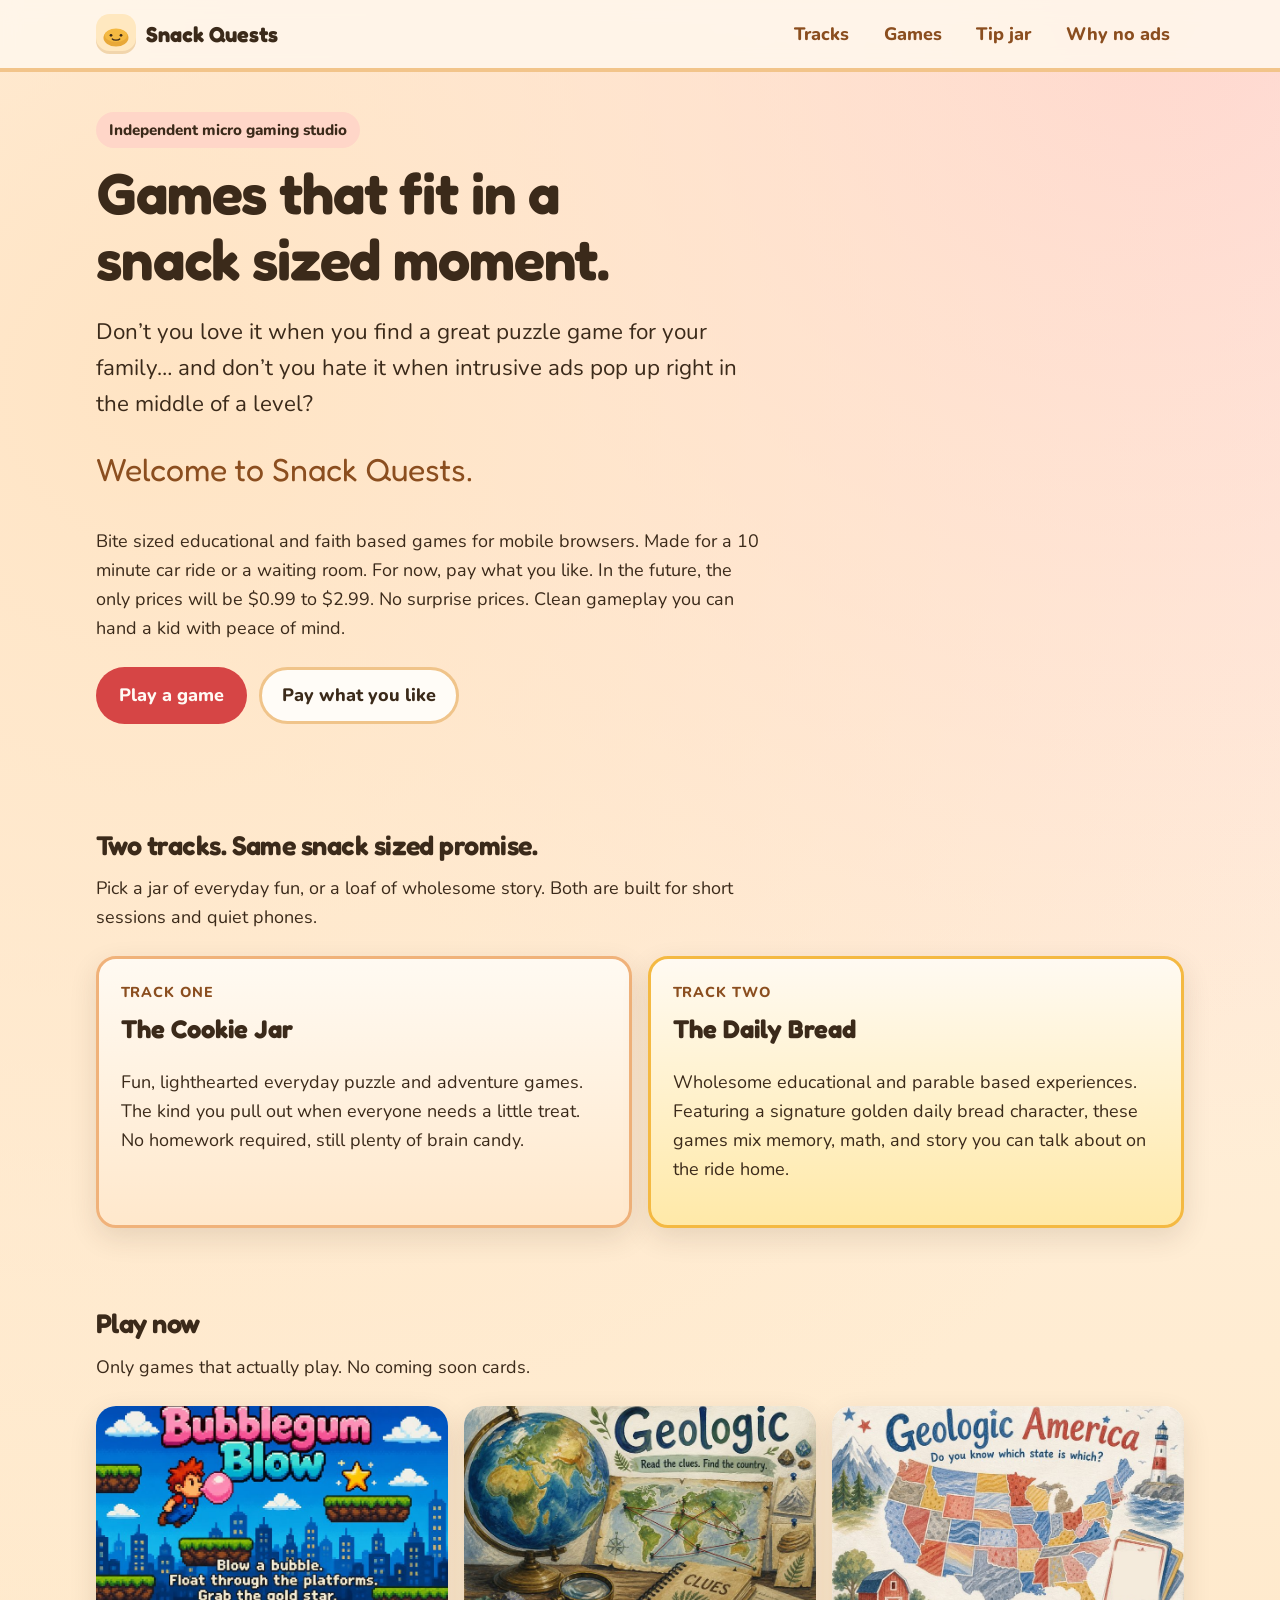
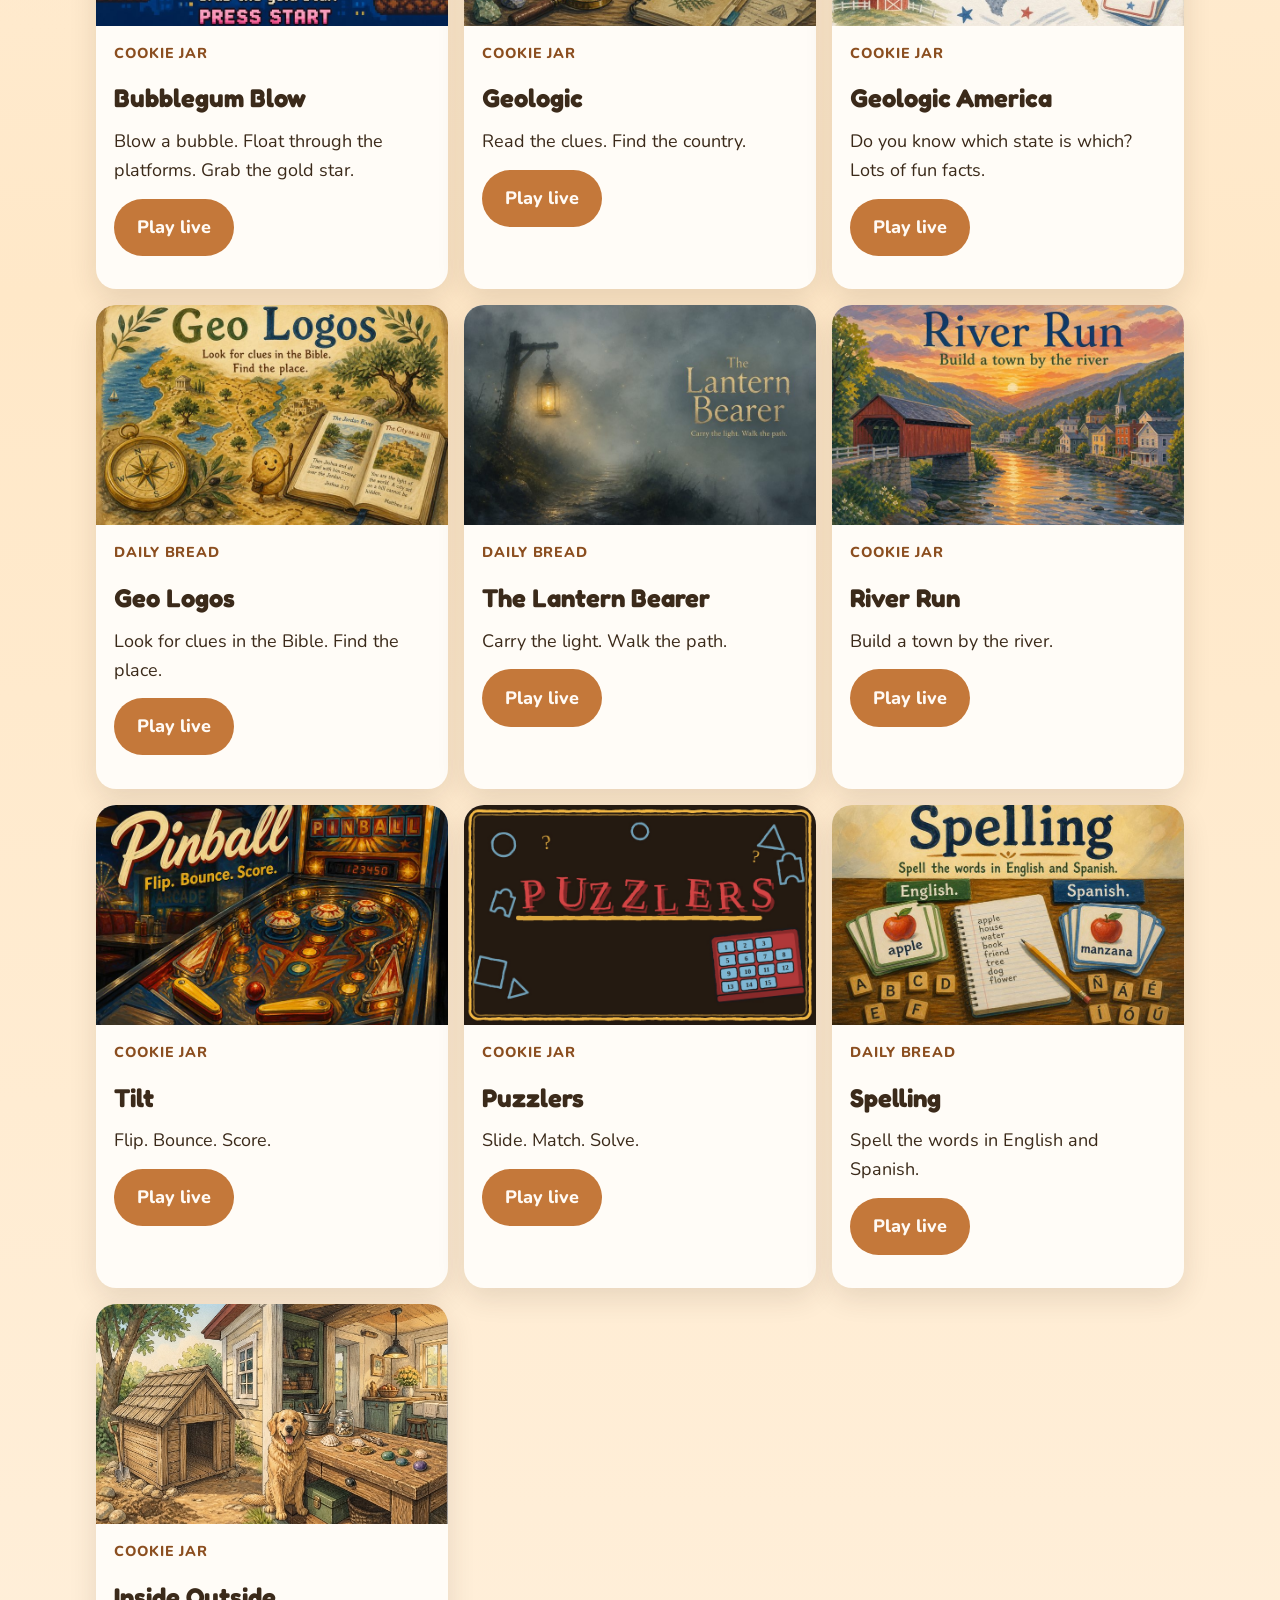
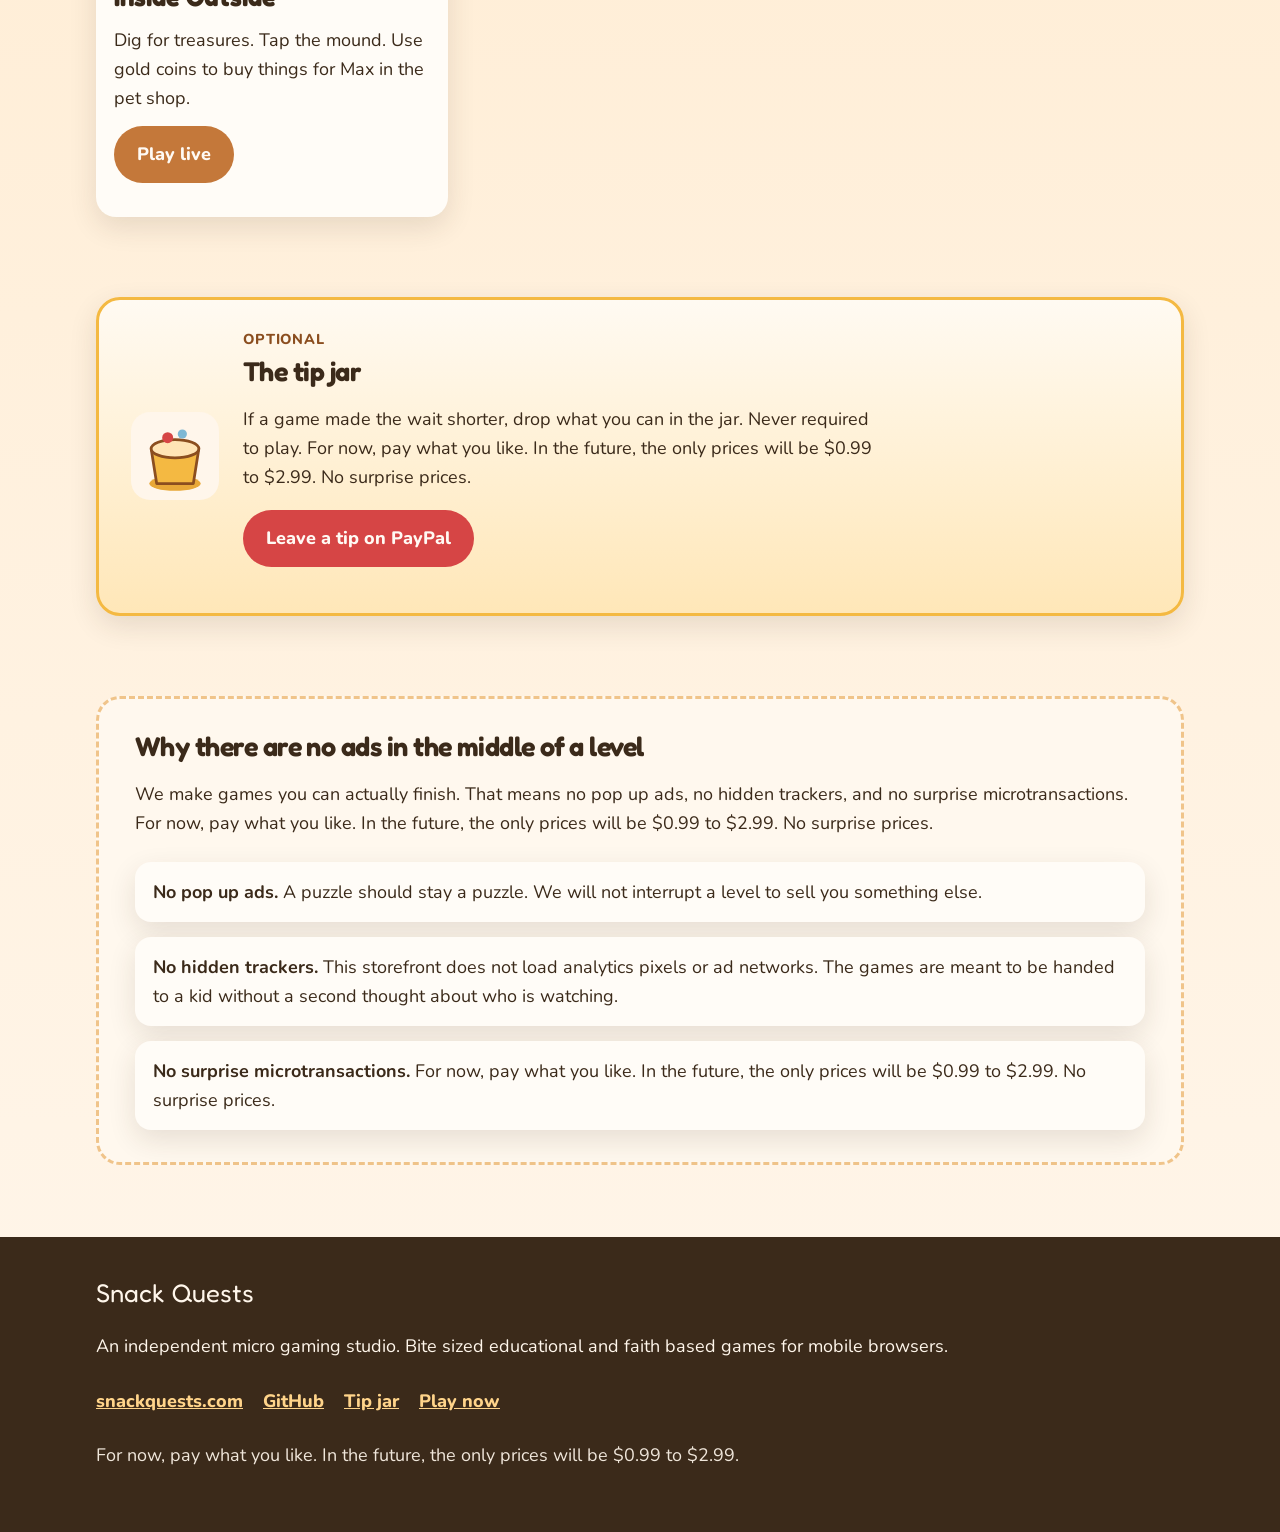
==== index.html @ e07bef4a "Replace Puzzlers card art with a handmade title card New hand-drawn "PUZZLERS" title card: chalkboar" ====
<!DOCTYPE html>
<html lang="en">
<head>
  <meta charset="utf-8">
  <meta name="viewport" content="width=device-width, initial-scale=1">
  <meta http-equiv="Cache-Control" content="no-cache, no-store, must-revalidate">
  <title>Snack Quests, bite sized games you can hand a kid</title>
  <meta name="description" content="Snack Quests is an independent micro gaming studio. Bite sized educational and faith based games for mobile browsers. No pop up ads, no hidden trackers, no surprise microtransactions.">
  <link rel="canonical" href="https://snackquests.com/">
  <meta property="og:title" content="Snack Quests, bite sized games you can hand a kid">
  <meta property="og:description" content="Don't you love it when you find a great puzzle game for your family... and don't you hate it when intrusive ads pop up right in the middle of a level? Welcome to Snack Quests.">
  <meta property="og:type" content="website">
  <meta property="og:url" content="https://snackquests.com/">
  <meta name="theme-color" content="#FFF6EB">
  <link rel="icon" href="./favicon.svg" type="image/svg+xml">
  <link rel="preconnect" href="https://fonts.googleapis.com">
  <link rel="preconnect" href="https://fonts.gstatic.com" crossorigin>
  <link href="https://fonts.googleapis.com/css2?family=Fredoka:wght@500;600;700&family=Nunito:ital,wght@0,400;0,600;0,700;0,800;1,400&display=swap" rel="stylesheet">
  <link rel="stylesheet" href="./styles.css">
</head>
<body>
  <a class="skip-link" href="#main">Skip to content</a>

  <header class="site-header">
    <div class="wrap header-inner">
      <a class="logo" href="./">
        <span class="logo-mark" aria-hidden="true">
          <svg viewBox="0 0 64 64" width="40" height="40" focusable="false">
            <ellipse cx="32" cy="38" rx="20" ry="14" fill="#E8A838"/>
            <ellipse cx="32" cy="34" rx="18" ry="11" fill="#F4B942"/>
            <circle cx="24" cy="34" r="2.2" fill="#3B2A1A"/>
            <circle cx="40" cy="34" r="2.2" fill="#3B2A1A"/>
            <path d="M26 40c2 2.4 10 2.4 12 0" fill="none" stroke="#3B2A1A" stroke-width="2" stroke-linecap="round"/>
          </svg>
        </span>
        <span class="logo-text">Snack Quests</span>
      </a>
      <button class="nav-toggle" type="button" aria-expanded="false" aria-controls="site-nav">
        <span class="nav-toggle-bars" aria-hidden="true"></span>
        <span class="visually-hidden">Menu</span>
      </button>
      <nav id="site-nav" class="site-nav" aria-label="Primary">
        <ul>
          <li><a href="#tracks">Tracks</a></li>
          <li><a href="#snack-pack">Games</a></li>
          <li><a href="#tip-jar">Tip jar</a></li>
          <li><a href="#why">Why no ads</a></li>
        </ul>
      </nav>
    </div>
  </header>

  <main id="main">
    <section class="hero" aria-labelledby="hero-title">
      <div class="wrap hero-inner">
        <p class="eyebrow">Independent micro gaming studio</p>
        <h1 id="hero-title">Games that fit in a snack sized moment.</h1>
        <p class="hero-lead">Don’t you love it when you find a great puzzle game for your family… and don’t you hate it when intrusive ads pop up right in the middle of a level?</p>
        <p class="hero-welcome">Welcome to Snack Quests.</p>
        <p class="hero-body">Bite sized educational and faith based games for mobile browsers. Made for a 10 minute car ride or a waiting room. For now, pay what you like. In the future, the only prices will be $0.99 to $2.99. No surprise prices. Clean gameplay you can hand a kid with peace of mind.</p>
        <p class="hero-actions">
          <a class="btn btn-primary" href="#snack-pack">Play a game</a>
          <a class="btn btn-ghost" href="#tip-jar">Pay what you like</a>
        </p>
      </div>
    </section>

    <section id="tracks" class="tracks" aria-labelledby="tracks-title">
      <div class="wrap">
        <h2 id="tracks-title">Two tracks. Same snack sized promise.</h2>
        <p class="section-lede">Pick a jar of everyday fun, or a loaf of wholesome story. Both are built for short sessions and quiet phones.</p>
        <div class="track-grid">
          <article class="track-card cookie-jar">
            <p class="track-kicker">Track one</p>
            <h3>The Cookie Jar</h3>
            <p>Fun, lighthearted everyday puzzle and adventure games. The kind you pull out when everyone needs a little treat. No homework required, still plenty of brain candy.</p>
          </article>
          <article class="track-card daily-bread">
            <p class="track-kicker">Track two</p>
            <h3>The Daily Bread</h3>
            <p>Wholesome educational and parable based experiences. Featuring a signature golden daily bread character, these games mix memory, math, and story you can talk about on the ride home.</p>
          </article>
        </div>
      </div>
    </section>

    <section id="snack-pack" class="snack-pack" aria-labelledby="pack-title">
      <div class="wrap">
        <h2 id="pack-title">Play now</h2>
        <p class="section-lede">Only games that actually play. No coming soon cards.</p>
                <ul class="game-grid">
          <li class="game-card">
            <article>
              <div class="game-art" aria-hidden="true">
                <img src="./openings/opening-bubblegum.jpg" alt="">
              </div>
              <div class="game-meta">
                <p class="game-track">Cookie Jar</p>
                <h3>Bubblegum Blow</h3>
                <p>Blow a bubble. Float through the platforms. Grab the gold star.</p>
                <p><a class="btn btn-small" href="https://chearst444.github.io/Bubblegumblow/">Play live</a></p>
              </div>
            </article>
          </li>
          <li class="game-card">
            <article>
              <div class="game-art" aria-hidden="true">
                <img src="./openings/opening-geologic.jpg" alt="">
              </div>
              <div class="game-meta">
                <p class="game-track">Cookie Jar</p>
                <h3>Geologic</h3>
                <p>Read the clues. Find the country.</p>
                <p><a class="btn btn-small" href="https://chearst444.github.io/geologic/">Play live</a></p>
              </div>
            </article>
          </li>
          <li class="game-card">
            <article>
              <div class="game-art" aria-hidden="true">
                <img src="./openings/opening-geologic-america.jpg" alt="">
              </div>
              <div class="game-meta">
                <p class="game-track">Cookie Jar</p>
                <h3>Geologic America</h3>
                <p>Do you know which state is which? Lots of fun facts.</p>
                <p><a class="btn btn-small" href="https://chearst444.github.io/geologic/american-edition/">Play live</a></p>
              </div>
            </article>
          </li>
          <li class="game-card">
            <article>
              <div class="game-art" aria-hidden="true">
                <img src="./openings/opening-geologos.jpg" alt="">
              </div>
              <div class="game-meta">
                <p class="game-track">Daily Bread</p>
                <h3>Geo Logos</h3>
                <p>Look for clues in the Bible. Find the place.</p>
                <p><a class="btn btn-small" href="https://chearst444.github.io/geologic/geologos/">Play live</a></p>
              </div>
            </article>
          </li>
          <li class="game-card">
            <article>
              <div class="game-art" aria-hidden="true">
                <img src="./openings/opening-lantern.jpg" alt="">
              </div>
              <div class="game-meta">
                <p class="game-track">Daily Bread</p>
                <h3>The Lantern Bearer</h3>
                <p>Carry the light. Walk the path.</p>
                <p><a class="btn btn-small" href="https://chearst444.github.io/thelanternbearer/">Play live</a></p>
              </div>
            </article>
          </li>
          <li class="game-card">
            <article>
              <div class="game-art" aria-hidden="true">
                <img src="./openings/opening-riverrun.jpg" alt="">
              </div>
              <div class="game-meta">
                <p class="game-track">Cookie Jar</p>
                <h3>River Run</h3>
                <p>Build a town by the river.</p>
                <p><a class="btn btn-small" href="https://chearst444.github.io/River-Run/">Play live</a></p>
              </div>
            </article>
          </li>
          <li class="game-card">
            <article>
              <div class="game-art" aria-hidden="true">
                <img src="./openings/opening-pinball.jpg" alt="">
              </div>
              <div class="game-meta">
                <p class="game-track">Cookie Jar</p>
                <h3>Tilt</h3>
                <p>Flip. Bounce. Score.</p>
                <p><a class="btn btn-small" href="https://chearst444.github.io/Pinball/">Play live</a></p>
              </div>
            </article>
          </li>
          <li class="game-card">
            <article>
              <div class="game-art" aria-hidden="true">
                <img src="./openings/opening-puzzlers.jpg?v=2" alt="">
              </div>
              <div class="game-meta">
                <p class="game-track">Cookie Jar</p>
                <h3>Puzzlers</h3>
                <p>Slide. Match. Solve.</p>
                <p><a class="btn btn-small" href="https://chearst444.github.io/Puzzlers/">Play live</a></p>
              </div>
            </article>
          </li>
          <li class="game-card">
            <article>
              <div class="game-art" aria-hidden="true">
                <img src="./openings/opening-spelling.jpg" alt="">
              </div>
              <div class="game-meta">
                <p class="game-track">Daily Bread</p>
                <h3>Spelling</h3>
                <p>Spell the words in English and Spanish.</p>
                <p><a class="btn btn-small" href="https://chearst444.github.io/Spelling/">Play live</a></p>
              </div>
            </article>
          </li>
          <li class="game-card">
            <article>
              <div class="game-art" aria-hidden="true">
                <img src="./openings/opening-inside-outside-v3.jpg?v=4" alt="">
              </div>
              <div class="game-meta">
                <p class="game-track">Cookie Jar</p>
                <h3>Inside Outside</h3>
                <p>Dig for treasures. Tap the mound. Use gold coins to buy things for Max in the pet shop.</p>
                <p><a class="btn btn-small" href="https://chearst444.github.io/inside_outside/">Play live</a></p>
              </div>
            </article>
          </li>
        </ul>
      </div>
    </section>

    <section id="tip-jar" class="tip-jar" aria-labelledby="tip-title">
      <div class="wrap">
        <div class="tip-card">
          <div class="tip-art" aria-hidden="true">
            <svg viewBox="0 0 96 96" width="88" height="88" focusable="false">
              <ellipse cx="48" cy="78" rx="28" ry="8" fill="#E8A838"/>
              <path d="M22 40h52l-6 38H28z" fill="#F4B942" stroke="#8B4E1F" stroke-width="3" stroke-linejoin="round"/>
              <ellipse cx="48" cy="40" rx="26" ry="10" fill="#FFE4B5" stroke="#8B4E1F" stroke-width="3"/>
              <circle cx="40" cy="28" r="6" fill="#D64545"/>
              <circle cx="56" cy="24" r="5" fill="#7EB8D4"/>
            </svg>
          </div>
          <div class="tip-copy">
            <p class="track-kicker">Optional</p>
            <h2 id="tip-title">The tip jar</h2>
            <p>If a game made the wait shorter, drop what you can in the jar. Never required to play. For now, pay what you like. In the future, the only prices will be $0.99 to $2.99. No surprise prices.</p>
            <p>
              <a class="btn btn-primary" href="https://www.paypal.com/cgi-bin/webscr?cmd=_donations&amp;business=Chesneyhearst%40gmail.com&amp;item_name=Snack%20Quests%20tip%20jar&amp;currency_code=USD" rel="noopener noreferrer" target="_blank">Leave a tip on PayPal</a>
            </p>
          </div>
        </div>
      </div>
    </section>

    <section id="why" class="why" aria-labelledby="why-title">
      <div class="wrap why-inner">
        <h2 id="why-title">Why there are no ads in the middle of a level</h2>
        <p>We make games you can actually finish. That means no pop up ads, no hidden trackers, and no surprise microtransactions. For now, pay what you like. In the future, the only prices will be $0.99 to $2.99. No surprise prices.</p>
        <ul class="promise-list">
          <li>
            <strong>No pop up ads.</strong>
            A puzzle should stay a puzzle. We will not interrupt a level to sell you something else.
          </li>
          <li>
            <strong>No hidden trackers.</strong>
            This storefront does not load analytics pixels or ad networks. The games are meant to be handed to a kid without a second thought about who is watching.
          </li>
          <li>
            <strong>No surprise microtransactions.</strong>
            For now, pay what you like. In the future, the only prices will be $0.99 to $2.99. No surprise prices.
          </li>
        </ul>
      </div>
    </section>
  </main>

  <footer class="site-footer">
    <div class="wrap footer-inner">
      <p class="footer-brand">Snack Quests</p>
      <p>An independent micro gaming studio. Bite sized educational and faith based games for mobile browsers.</p>
      <ul class="footer-links">
        <li><a href="https://snackquests.com">snackquests.com</a></li>
        <li><a href="https://github.com/chearst444/snackquests">GitHub</a></li>
        <li><a href="#tip-jar">Tip jar</a></li>
        <li><a href="#snack-pack">Play now</a></li>
      </ul>
      <p class="footer-note">For now, pay what you like. In the future, the only prices will be $0.99 to $2.99.</p>
    </div>
  </footer>

  <script src="./script.js"></script>
</body>
</html>
---- styles.css ----
/* Snack Quests, warm candy shop storefront */
:root {
  --cream: #fff6eb;
  --paper: #fff1dc;
  --peach: #ffd4b8;
  --cookie: #c4783a;
  --cookie-dark: #8b4e1f;
  --jam: #d64545;
  --gold: #f4b942;
  --bread: #e8a838;
  --mint: #7bc47f;
  --sky: #7eb8d4;
  --ink: #3b2a1a;
  --ink-soft: #5c4633;
  --white: #fffcf7;
  --shadow: 0 10px 28px rgba(59, 42, 26, 0.12);
  --radius: 1.25rem;
  --font-display: "Fredoka", "Trebuchet MS", sans-serif;
  --font-body: "Nunito", "Segoe UI", sans-serif;
  --space: clamp(1rem, 4vw, 2.5rem);
  --wrap: 68rem;
}

*,
*::before,
*::after {
  box-sizing: border-box;
}

html {
  scroll-behavior: smooth;
}

body {
  margin: 0;
  font-family: var(--font-body);
  font-size: 1.125rem;
  line-height: 1.6;
  color: var(--ink);
  background:
    radial-gradient(circle at 12% 8%, #ffe4c4 0, transparent 28%),
    radial-gradient(circle at 90% 0%, #ffd6d0 0, transparent 24%),
    linear-gradient(180deg, var(--cream), #ffe8c8 40%, #fff6eb 100%);
  min-height: 100vh;
}

img,
svg {
  max-width: 100%;
  display: block;
}

a {
  color: var(--cookie-dark);
}

a:hover,
a:focus-visible {
  color: var(--jam);
}

:focus-visible {
  outline: 3px solid var(--gold);
  outline-offset: 3px;
}

.visually-hidden {
  position: absolute;
  width: 1px;
  height: 1px;
  padding: 0;
  margin: -1px;
  overflow: hidden;
  clip: rect(0, 0, 0, 0);
  white-space: nowrap;
  border: 0;
}

.skip-link {
  position: absolute;
  left: 1rem;
  top: -4rem;
  z-index: 20;
  background: var(--gold);
  color: var(--ink);
  padding: 0.75rem 1rem;
  border-radius: 999px;
  font-weight: 800;
  text-decoration: none;
}

.skip-link:focus {
  top: 1rem;
}

.wrap {
  width: min(100% - 2rem, var(--wrap));
  margin-inline: auto;
}

.site-header {
  position: sticky;
  top: 0;
  z-index: 10;
  background: rgba(255, 246, 235, 0.92);
  backdrop-filter: blur(10px);
  border-bottom: 4px solid #f2c48a;
}

.header-inner {
  display: flex;
  align-items: center;
  justify-content: space-between;
  gap: 1rem;
  min-height: 4.25rem;
}

.logo {
  display: flex;
  align-items: center;
  gap: 0.6rem;
  text-decoration: none;
  color: var(--ink);
  font-family: var(--font-display);
  font-weight: 700;
  font-size: 1.35rem;
}

.logo-mark {
  width: 2.5rem;
  height: 2.5rem;
  border-radius: 0.85rem;
  background: #ffe8c0;
  display: grid;
  place-items: center;
  box-shadow: inset 0 -3px 0 rgba(139, 78, 31, 0.12);
}

.nav-toggle {
  width: 3rem;
  height: 3rem;
  border: 0;
  border-radius: 0.9rem;
  background: var(--gold);
  cursor: pointer;
  display: grid;
  place-items: center;
}

.nav-toggle-bars,
.nav-toggle-bars::before,
.nav-toggle-bars::after {
  display: block;
  width: 1.25rem;
  height: 3px;
  background: var(--ink);
  border-radius: 99px;
  position: relative;
}

.nav-toggle-bars::before,
.nav-toggle-bars::after {
  content: "";
  position: absolute;
  left: 0;
}

.nav-toggle-bars::before { top: -7px; }
.nav-toggle-bars::after { top: 7px; }

.site-nav ul {
  list-style: none;
  margin: 0;
  padding: 0;
  display: flex;
  flex-direction: column;
  gap: 0.35rem;
}

.site-nav a {
  display: block;
  min-height: 2.75rem;
  padding: 0.65rem 0.9rem;
  text-decoration: none;
  font-weight: 800;
  border-radius: 999px;
}

.site-nav a:hover,
.site-nav a:focus-visible {
  background: #ffe0b0;
  color: var(--ink);
}

.site-nav {
  display: none;
  position: absolute;
  left: 0;
  right: 0;
  top: 100%;
  background: var(--white);
  padding: 0.75rem 1rem 1rem;
  border-bottom: 4px solid #f2c48a;
}

.site-header.is-open .site-nav {
  display: block;
}

.hero {
  padding: 2.5rem 0 3rem;
}

.eyebrow {
  display: inline-block;
  margin: 0 0 0.75rem;
  padding: 0.35rem 0.8rem;
  background: #ffd6c8;
  border-radius: 999px;
  font-weight: 800;
  font-size: 0.95rem;
}

.hero h1,
.tracks h2,
.snack-pack h2,
.tip-jar h2,
.why h2,
.workshop h2 {
  font-family: var(--font-display);
  font-weight: 650;
  line-height: 1.15;
  letter-spacing: -0.02em;
  margin: 0 0 0.85rem;
}

.hero h1 {
  font-size: clamp(2.1rem, 7vw, 3.6rem);
  max-width: 16ch;
}

.hero-lead,
.hero-welcome {
  font-size: clamp(1.15rem, 2.6vw, 1.4rem);
  max-width: 42rem;
}

.hero-welcome {
  font-family: var(--font-display);
  font-size: clamp(1.5rem, 4vw, 2rem);
  color: var(--cookie-dark);
  margin-top: 0.25rem;
}

.hero-body {
  max-width: 42rem;
}

.hero-actions {
  display: flex;
  flex-wrap: wrap;
  gap: 0.75rem;
  margin-top: 1.5rem;
}

.btn {
  display: inline-flex;
  align-items: center;
  justify-content: center;
  min-height: 3rem;
  padding: 0.7rem 1.25rem;
  border-radius: 999px;
  text-decoration: none;
  font-weight: 800;
  border: 3px solid transparent;
}

.btn-primary {
  background: var(--jam);
  color: #fffaf4;
}

.btn-primary:hover,
.btn-primary:focus-visible {
  background: #b53434;
  color: #fffaf4;
}

.btn-ghost {
  background: var(--white);
  color: var(--ink);
  border-color: #f0c48a;
}

.btn-small {
  min-height: 2.75rem;
  background: var(--cookie);
  color: #fffaf4;
}

.btn-small:hover,
.btn-small:focus-visible {
  background: var(--cookie-dark);
  color: #fffaf4;
}

.section-lede {
  max-width: 40rem;
  margin-top: 0;
}

.tracks,
.snack-pack,
.tip-jar,
.why,
.workshop {
  padding: 2.5rem 0;
}

.track-grid,
.game-grid,
.workshop-grid,
.promise-list {
  list-style: none;
  padding: 0;
  margin: 1.5rem 0 0;
}

.track-grid {
  display: grid;
  gap: 1rem;
}

.track-card,
.game-card article,
.workshop-grid a {
  background: var(--white);
  border-radius: var(--radius);
  box-shadow: var(--shadow);
}

.track-card {
  padding: 1.35rem 1.35rem 1.5rem;
  border: 3px solid transparent;
}

.track-card.cookie-jar {
  border-color: #f0b27a;
  background: linear-gradient(180deg, #fffaf2, #ffe8cc);
}

.track-card.daily-bread {
  border-color: #f4b942;
  background: linear-gradient(180deg, #fffaf2, #ffe9a8);
}

.track-kicker,
.game-track {
  margin: 0 0 0.35rem;
  font-weight: 800;
  font-size: 0.9rem;
  text-transform: uppercase;
  letter-spacing: 0.06em;
  color: var(--cookie-dark);
}

.track-card h3,
.game-meta h3 {
  font-family: var(--font-display);
  margin: 0 0 0.5rem;
  font-size: 1.6rem;
}

.filter-bar {
  display: flex;
  flex-wrap: wrap;
  gap: 0.5rem;
  list-style: none;
  padding: 0;
  margin: 1.25rem 0 0;
}

.chip {
  min-height: 2.75rem;
  padding: 0.45rem 1rem;
  border-radius: 999px;
  border: 2px solid #e8c08a;
  background: var(--white);
  font: inherit;
  font-weight: 800;
  color: var(--ink);
  cursor: pointer;
}

.chip.is-active,
.chip:hover,
.chip:focus-visible {
  background: var(--gold);
  border-color: var(--gold);
}

.game-grid {
  display: grid;
  gap: 1rem;
}

.game-card.is-hidden {
  display: none;
}

.game-card article {
  overflow: hidden;
  height: 100%;
  display: flex;
  flex-direction: column;
}

.game-art {
  position: relative;
}

.game-art svg,
.game-art img {
  width: 100%;
  height: auto;
}

.game-art img {
  aspect-ratio: 16 / 10;
  object-fit: cover;
  object-position: center;
}

.game-card.hero-card article {
  border: 3px solid var(--gold);
}

.game-card.hero-card .game-meta h3 {
  font-size: clamp(1.85rem, 3.2vw, 2.35rem);
}

.game-card.hero-card .game-meta > p:not(.game-track):not(:last-child) {
  font-size: 1.12rem;
}

.track-heading {
  display: flex;
  align-items: center;
  gap: 0.75rem;
  margin-bottom: 0.35rem;
}

.track-heading h3 {
  margin: 0 0 0.1rem;
}

.cookie-mark,
.loaf-mark {
  width: 3.35rem;
  height: 3.35rem;
  flex: none;
  border-radius: 0.9rem;
  background: #fff6eb;
  display: grid;
  place-items: center;
  box-shadow: inset 0 -3px 0 rgba(139, 78, 31, 0.12);
}

.cookie-mark svg,
.loaf-mark svg {
  width: 2.55rem;
  height: 2.55rem;
}

.loaf-badge {
  position: absolute;
  top: 0.55rem;
  right: 0.55rem;
  width: 2.1rem;
  height: 2.1rem;
  border-radius: 999px;
  background: rgba(255, 252, 247, 0.94);
  display: grid;
  place-items: center;
  box-shadow: 0 3px 10px rgba(59, 42, 26, 0.16);
}

.loaf-badge svg {
  width: 1.55rem;
  height: 1.55rem;
}

.game-meta {
  padding: 1rem 1.15rem 1.25rem;
}

.game-meta p {
  margin: 0 0 0.85rem;
}

.badge {
  display: inline-flex;
  align-items: center;
  min-height: 2.5rem;
  padding: 0.35rem 0.85rem;
  border-radius: 999px;
  background: #ffe0b0;
  font-weight: 800;
}

.tip-card {
  display: grid;
  gap: 1rem;
  align-items: center;
  background: linear-gradient(180deg, #fffaf2, #ffe7b8);
  border: 3px solid #f4b942;
  border-radius: 1.5rem;
  box-shadow: var(--shadow);
  padding: 1.35rem 1.25rem 1.5rem;
}

.tip-art {
  width: 5.5rem;
  height: 5.5rem;
  border-radius: 1.2rem;
  background: #fff6eb;
  display: grid;
  place-items: center;
}

.tip-copy p {
  max-width: 40rem;
}

.why-inner {
  background: #fff8ee;
  border: 3px dashed #f0c48a;
  border-radius: 1.5rem;
  padding: 1.5rem 1.25rem;
}

.promise-list {
  display: grid;
  gap: 0.9rem;
}

.promise-list li {
  background: var(--white);
  border-radius: 1rem;
  padding: 1rem 1.1rem;
  box-shadow: var(--shadow);
}

.workshop-grid {
  display: grid;
  gap: 0.75rem;
}

.workshop-grid a {
  display: flex;
  align-items: center;
  min-height: 3.25rem;
  padding: 0.75rem 1.1rem;
  text-decoration: none;
  font-weight: 800;
  color: var(--ink);
}

.workshop-grid a:hover,
.workshop-grid a:focus-visible {
  background: #ffe8c8;
  color: var(--ink);
}

.site-footer {
  margin-top: 2rem;
  background: #3b2a1a;
  color: #fff6eb;
  padding: 2.25rem 0 2.75rem;
}

.site-footer a {
  color: #ffd48a;
}

.footer-brand {
  font-family: var(--font-display);
  font-size: 1.6rem;
  margin: 0 0 0.4rem;
}

.footer-links {
  list-style: none;
  padding: 0;
  display: flex;
  flex-wrap: wrap;
  gap: 0.75rem 1.25rem;
}

.footer-links a {
  display: inline-flex;
  min-height: 2.75rem;
  align-items: center;
  font-weight: 800;
}

.footer-note {
  opacity: 0.92;
}

@media (min-width: 720px) {
  .nav-toggle {
    display: none;
  }

  .site-nav {
    display: block;
    position: static;
    background: transparent;
    padding: 0;
    border: 0;
  }

  .site-nav ul {
    flex-direction: row;
    align-items: center;
  }

  .track-grid,
  .game-grid,
  .workshop-grid {
    grid-template-columns: repeat(2, minmax(0, 1fr));
  }

  .game-card.hero-card {
    grid-column: span 2;
  }

  .game-card.hero-card .game-art img {
    aspect-ratio: 2 / 1;
    min-height: 14rem;
  }

  .tip-card {
    grid-template-columns: auto 1fr;
    padding: 1.75rem 2rem;
    gap: 1.5rem;
  }

  .why-inner {
    padding: 2rem 2.25rem;
  }
}

@media (min-width: 960px) {
  .game-grid {
    grid-template-columns: repeat(3, minmax(0, 1fr));
  }

  .game-card.hero-card {
    grid-column: span 2;
  }

  .game-card.hero-card .game-art img {
    aspect-ratio: 16 / 9;
    min-height: 16rem;
  }

  .workshop-grid {
    grid-template-columns: repeat(3, minmax(0, 1fr));
  }
}

@media (prefers-reduced-motion: reduce) {
  html {
    scroll-behavior: auto;
  }
}
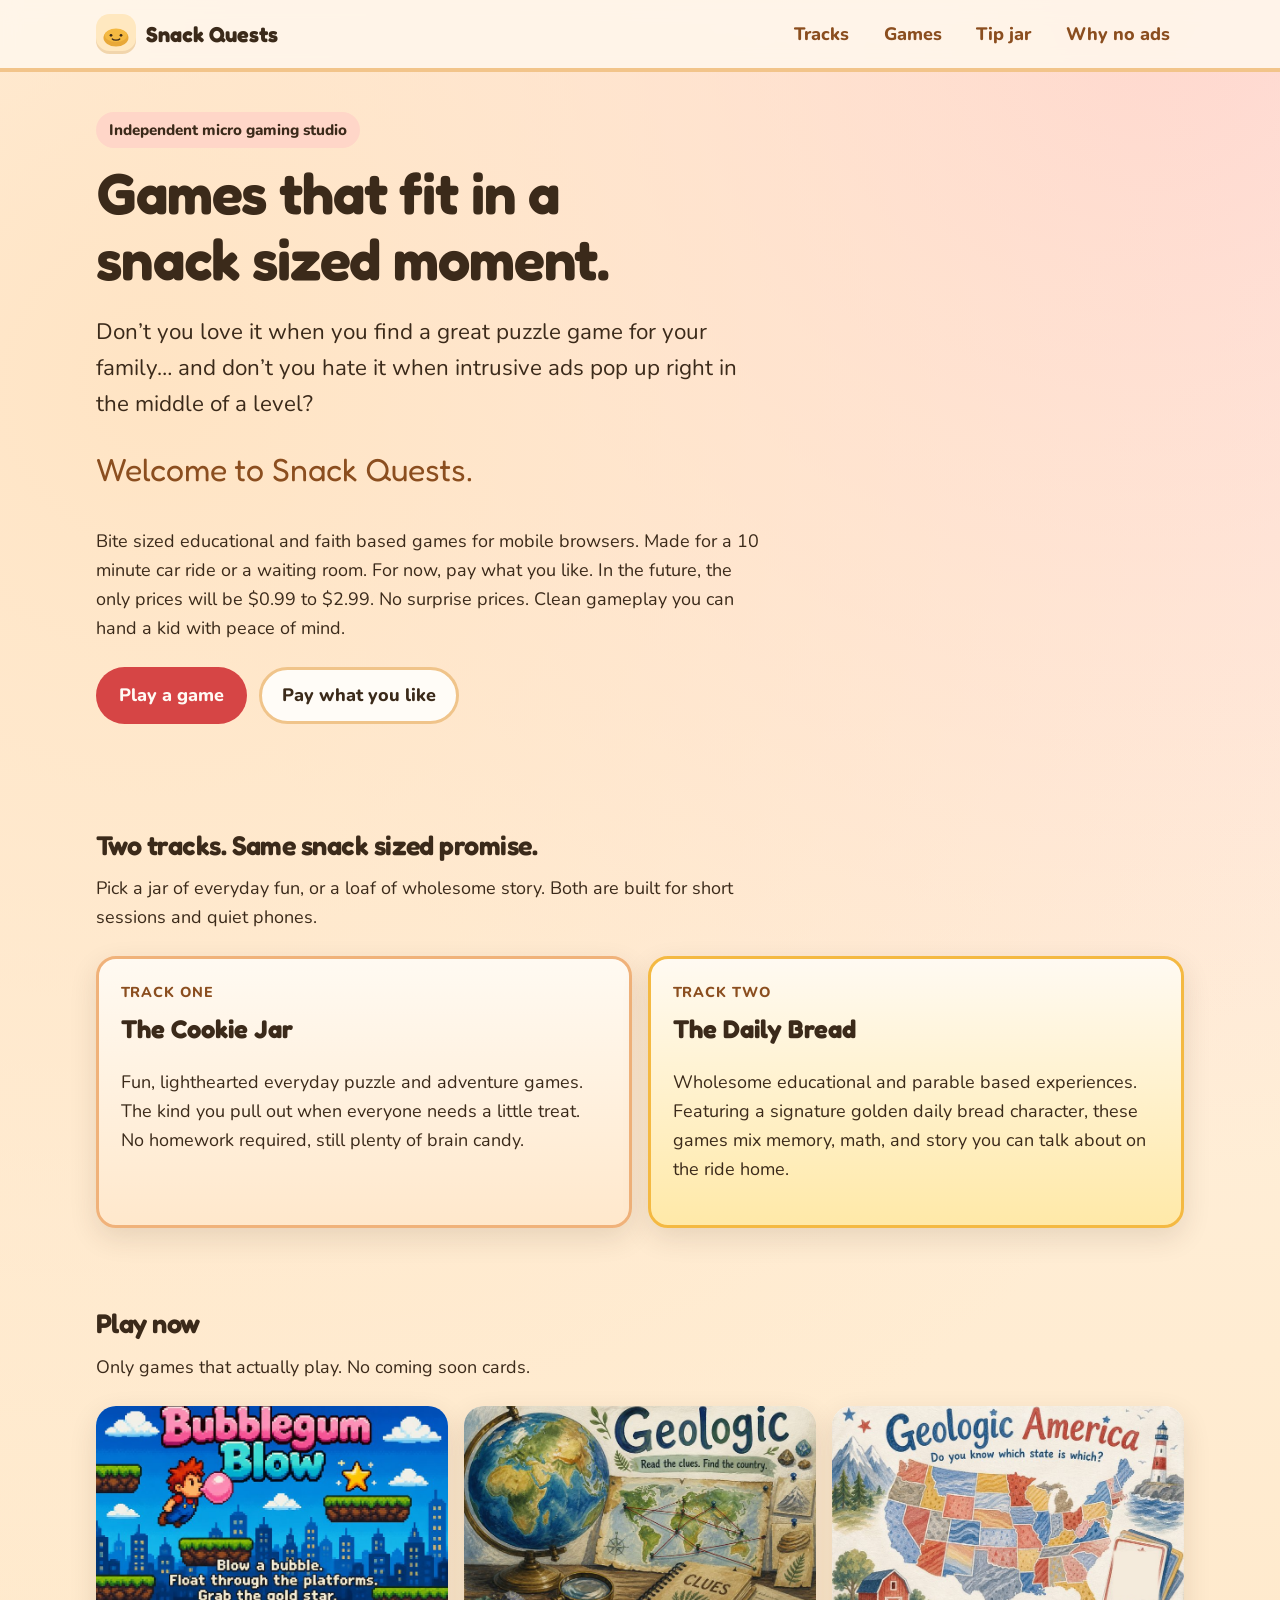
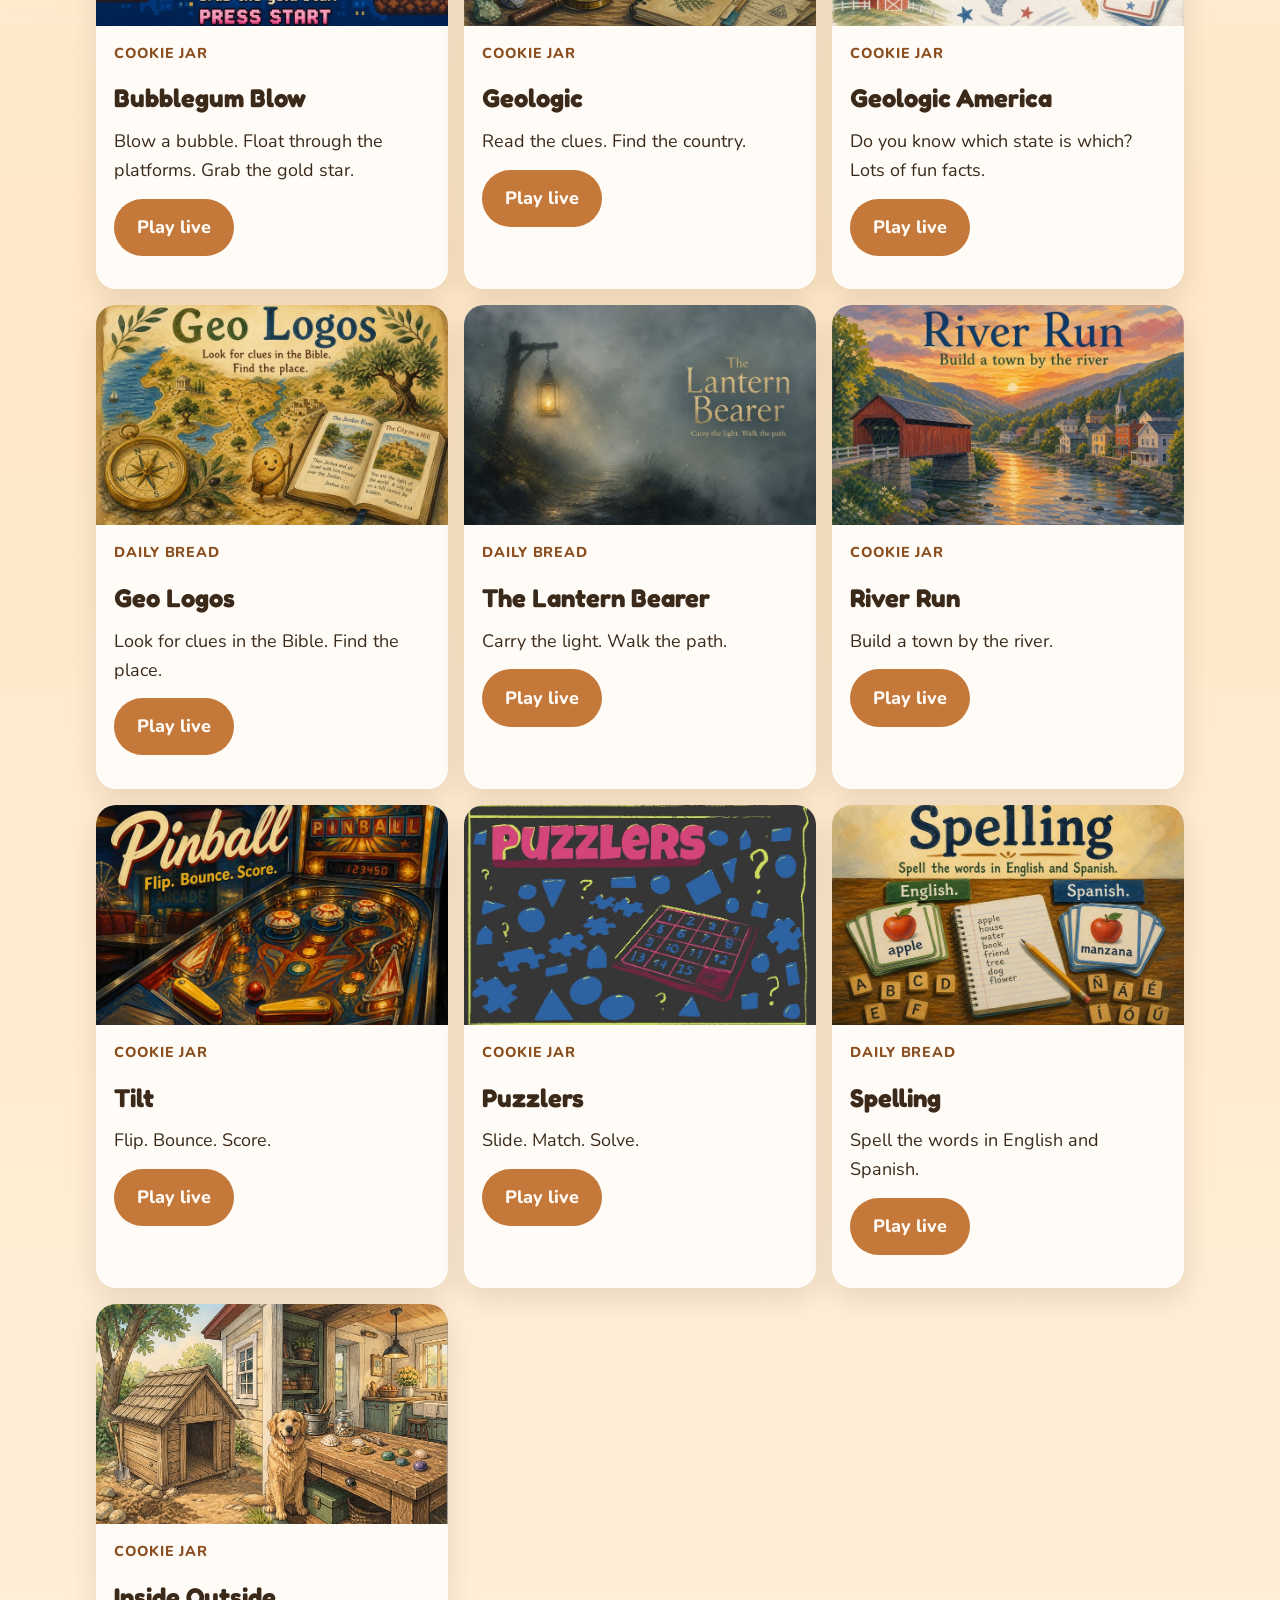
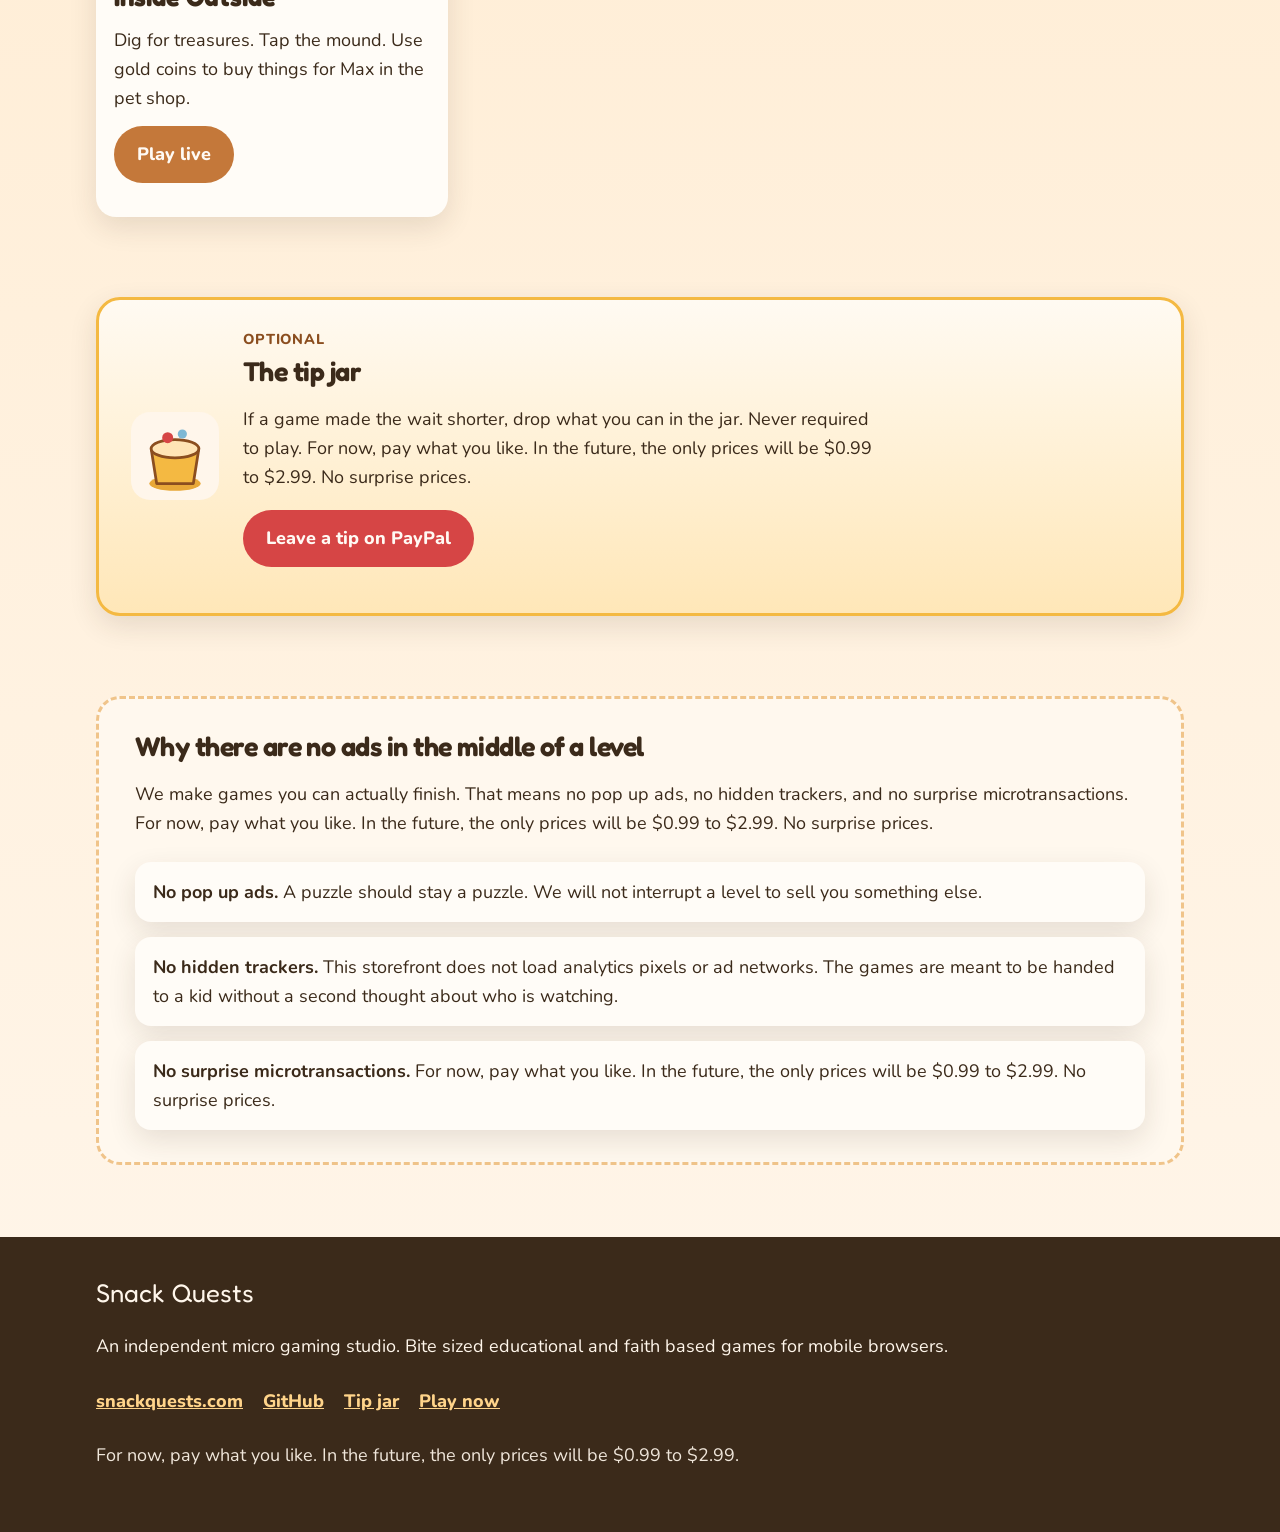
==== commit f12ee0db: "Use the real hand-drawn Puzzlers title card Swap in Chesney's actual hand-drawn "PUZZLERS" artwork i" ====
--- a/index.html
+++ b/index.html
@@ -183,7 +183,7 @@
           <li class="game-card">
             <article>
               <div class="game-art" aria-hidden="true">
-                <img src="./openings/opening-puzzlers.jpg?v=2" alt="">
+                <img src="./openings/opening-puzzlers.jpg?v=3" alt="">
               </div>
               <div class="game-meta">
                 <p class="game-track">Cookie Jar</p>
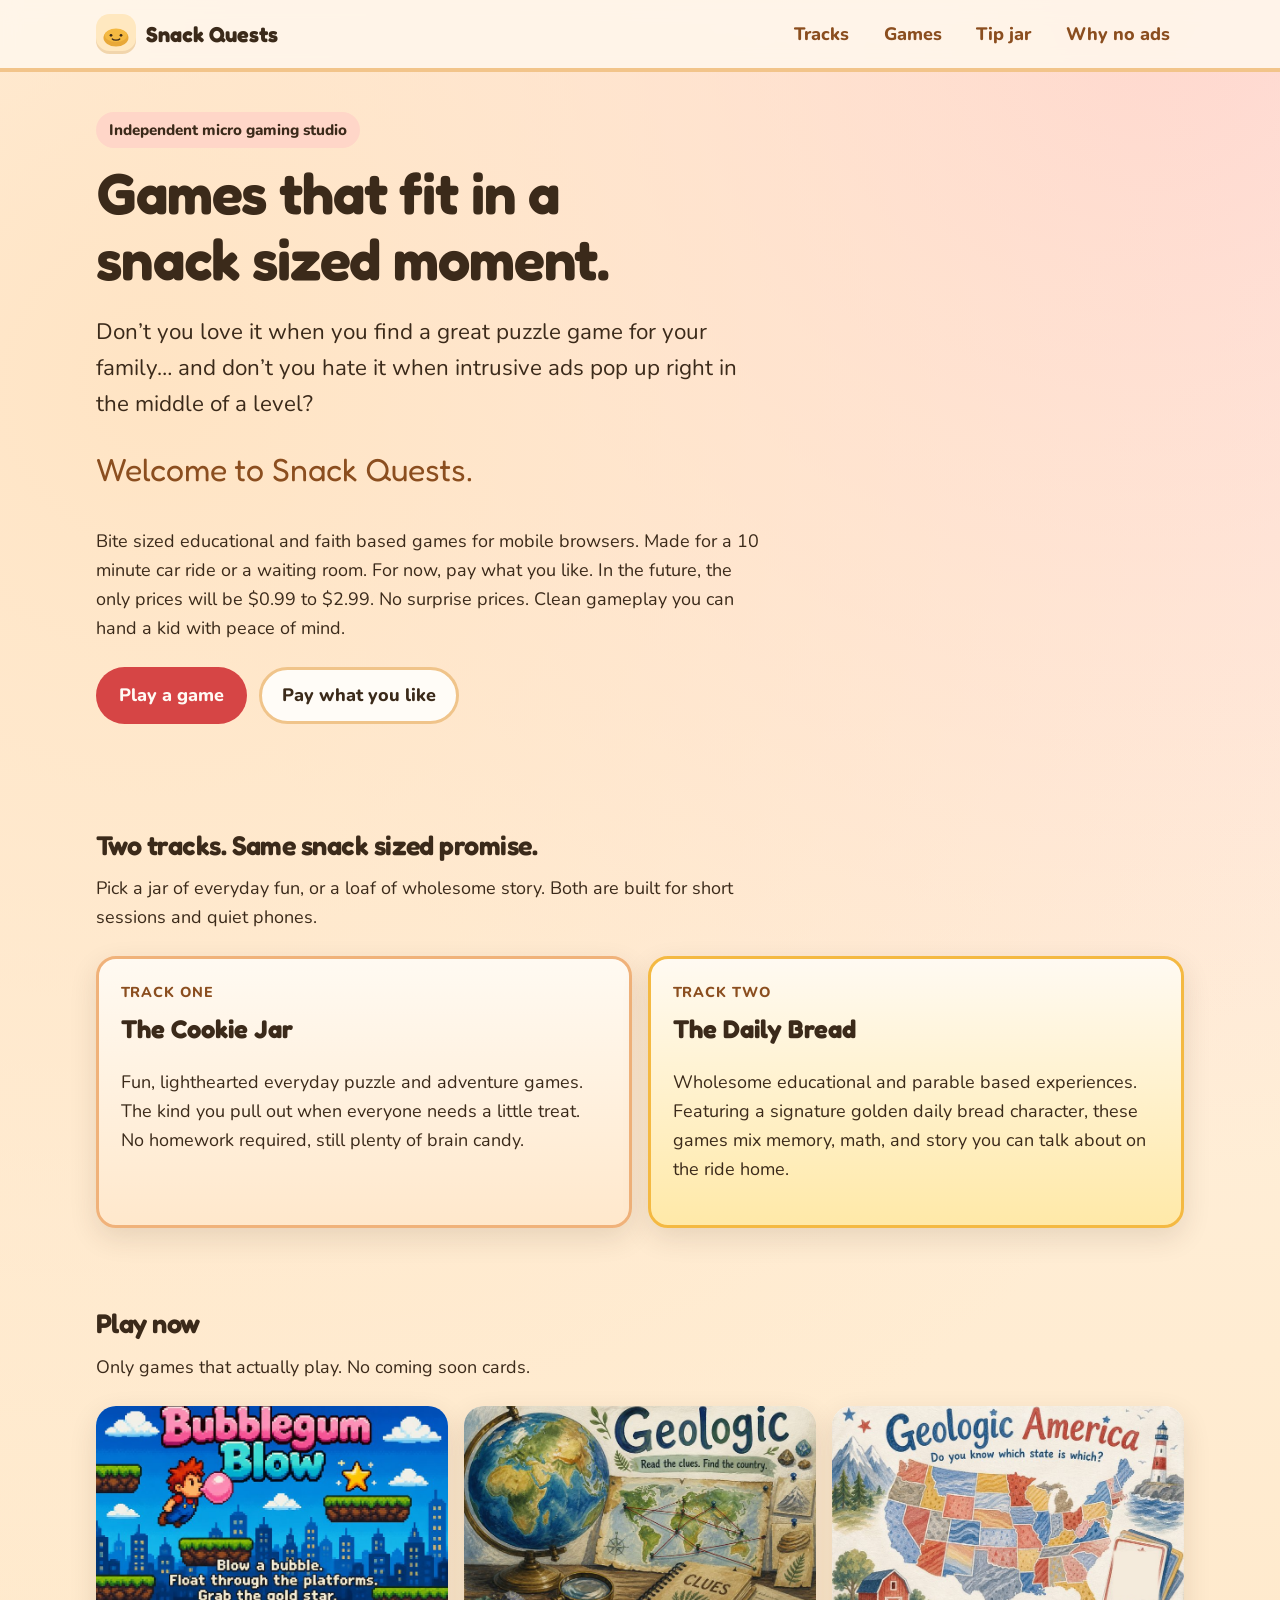
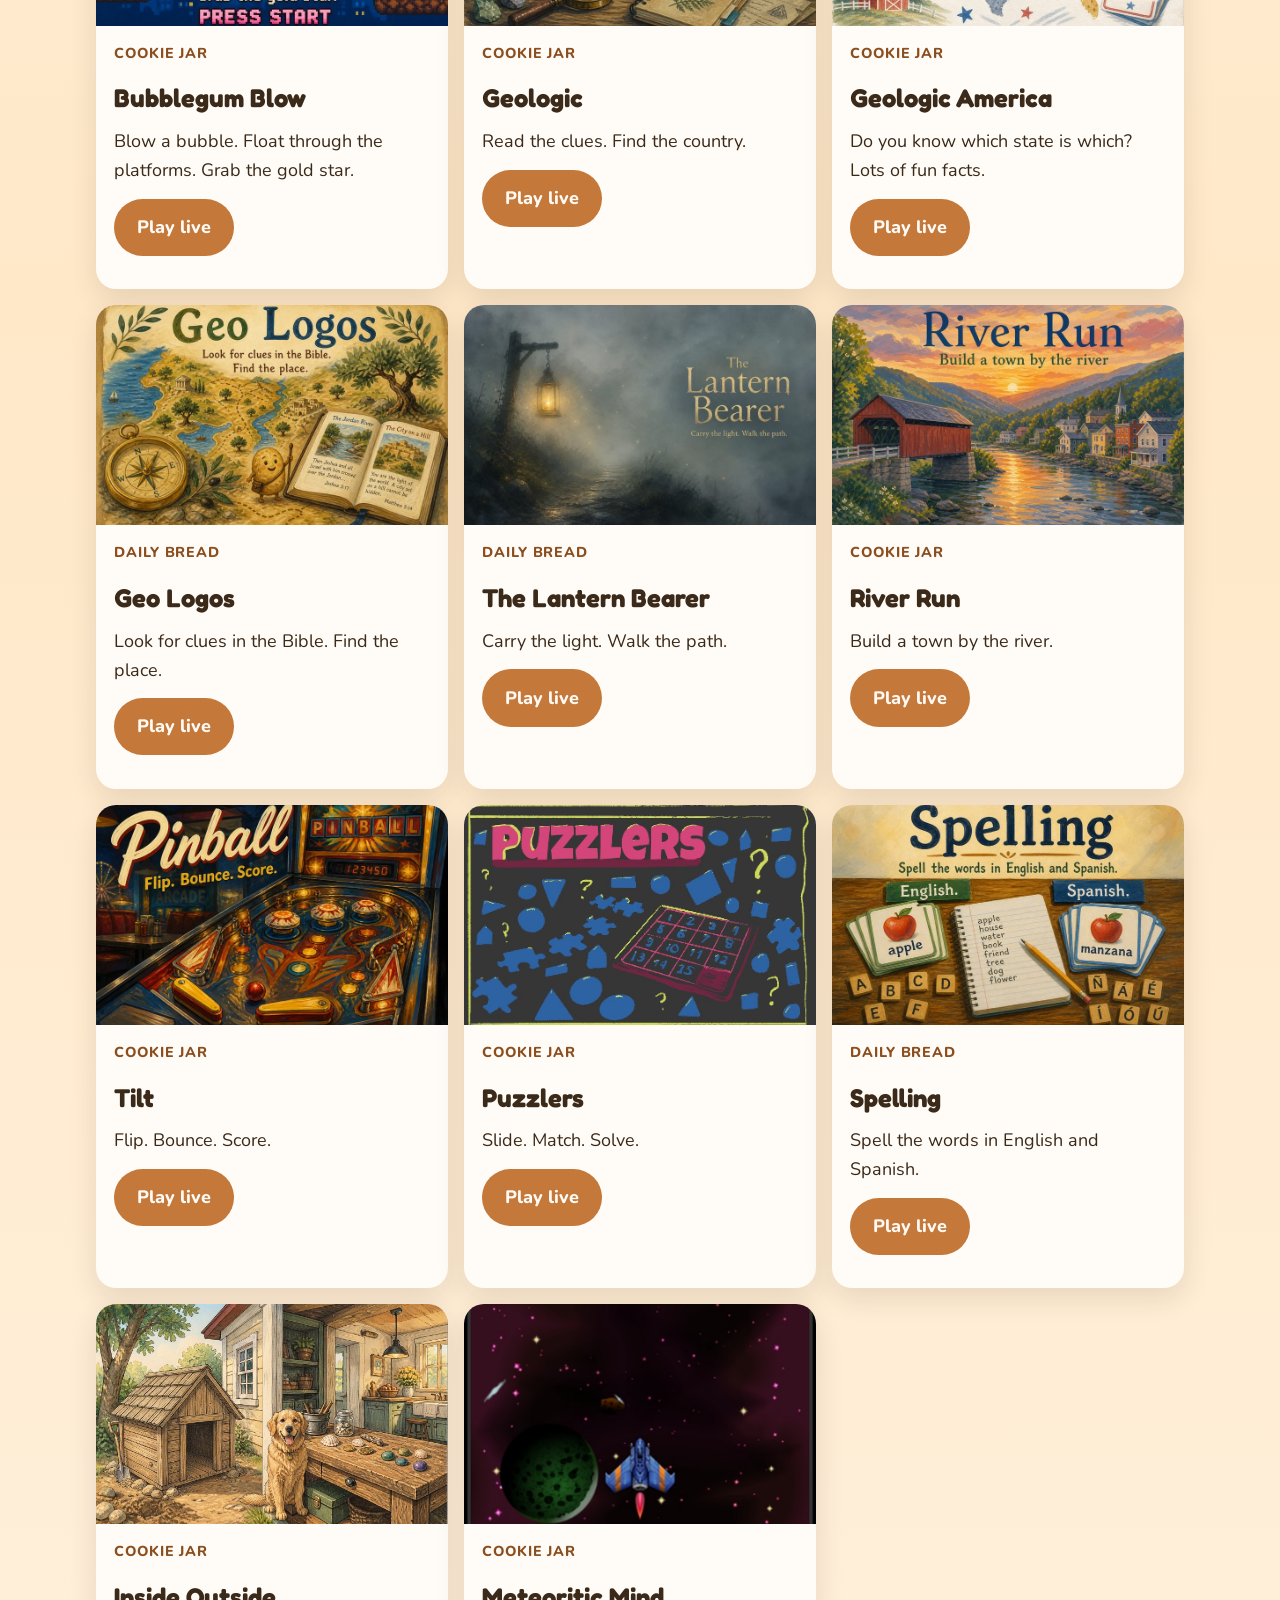
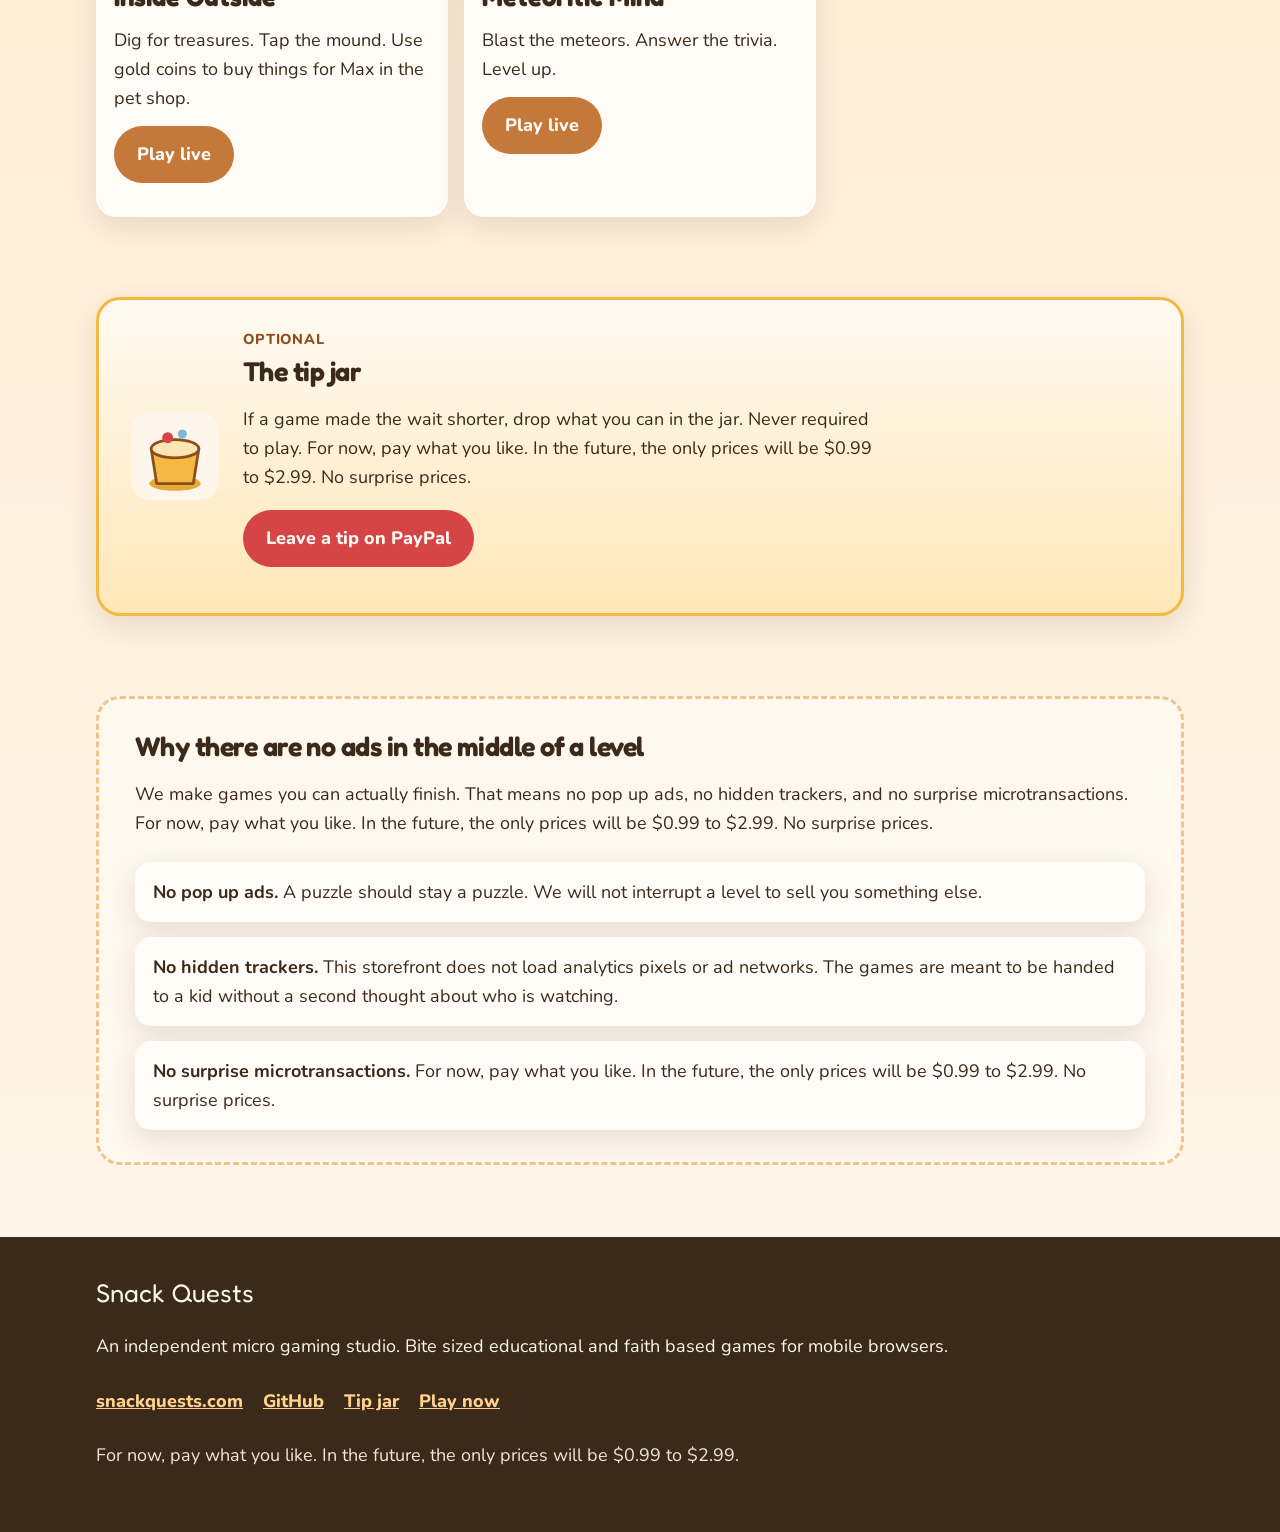
==== commit ce3faa8f: "Add Meteoritic Mind (Space_fight) to the game grid New Cookie Jar card for the space-trivia shmup, l" ====
--- a/index.html
+++ b/index.html
@@ -219,6 +219,19 @@
               </div>
             </article>
           </li>
+          <li class="game-card">
+            <article>
+              <div class="game-art" aria-hidden="true">
+                <img src="./openings/opening-meteoriticmind.jpg" alt="">
+              </div>
+              <div class="game-meta">
+                <p class="game-track">Cookie Jar</p>
+                <h3>Meteoritic Mind</h3>
+                <p>Blast the meteors. Answer the trivia. Level up.</p>
+                <p><a class="btn btn-small" href="https://chearst444.github.io/Space_fight/">Play live</a></p>
+              </div>
+            </article>
+          </li>
         </ul>
       </div>
     </section>
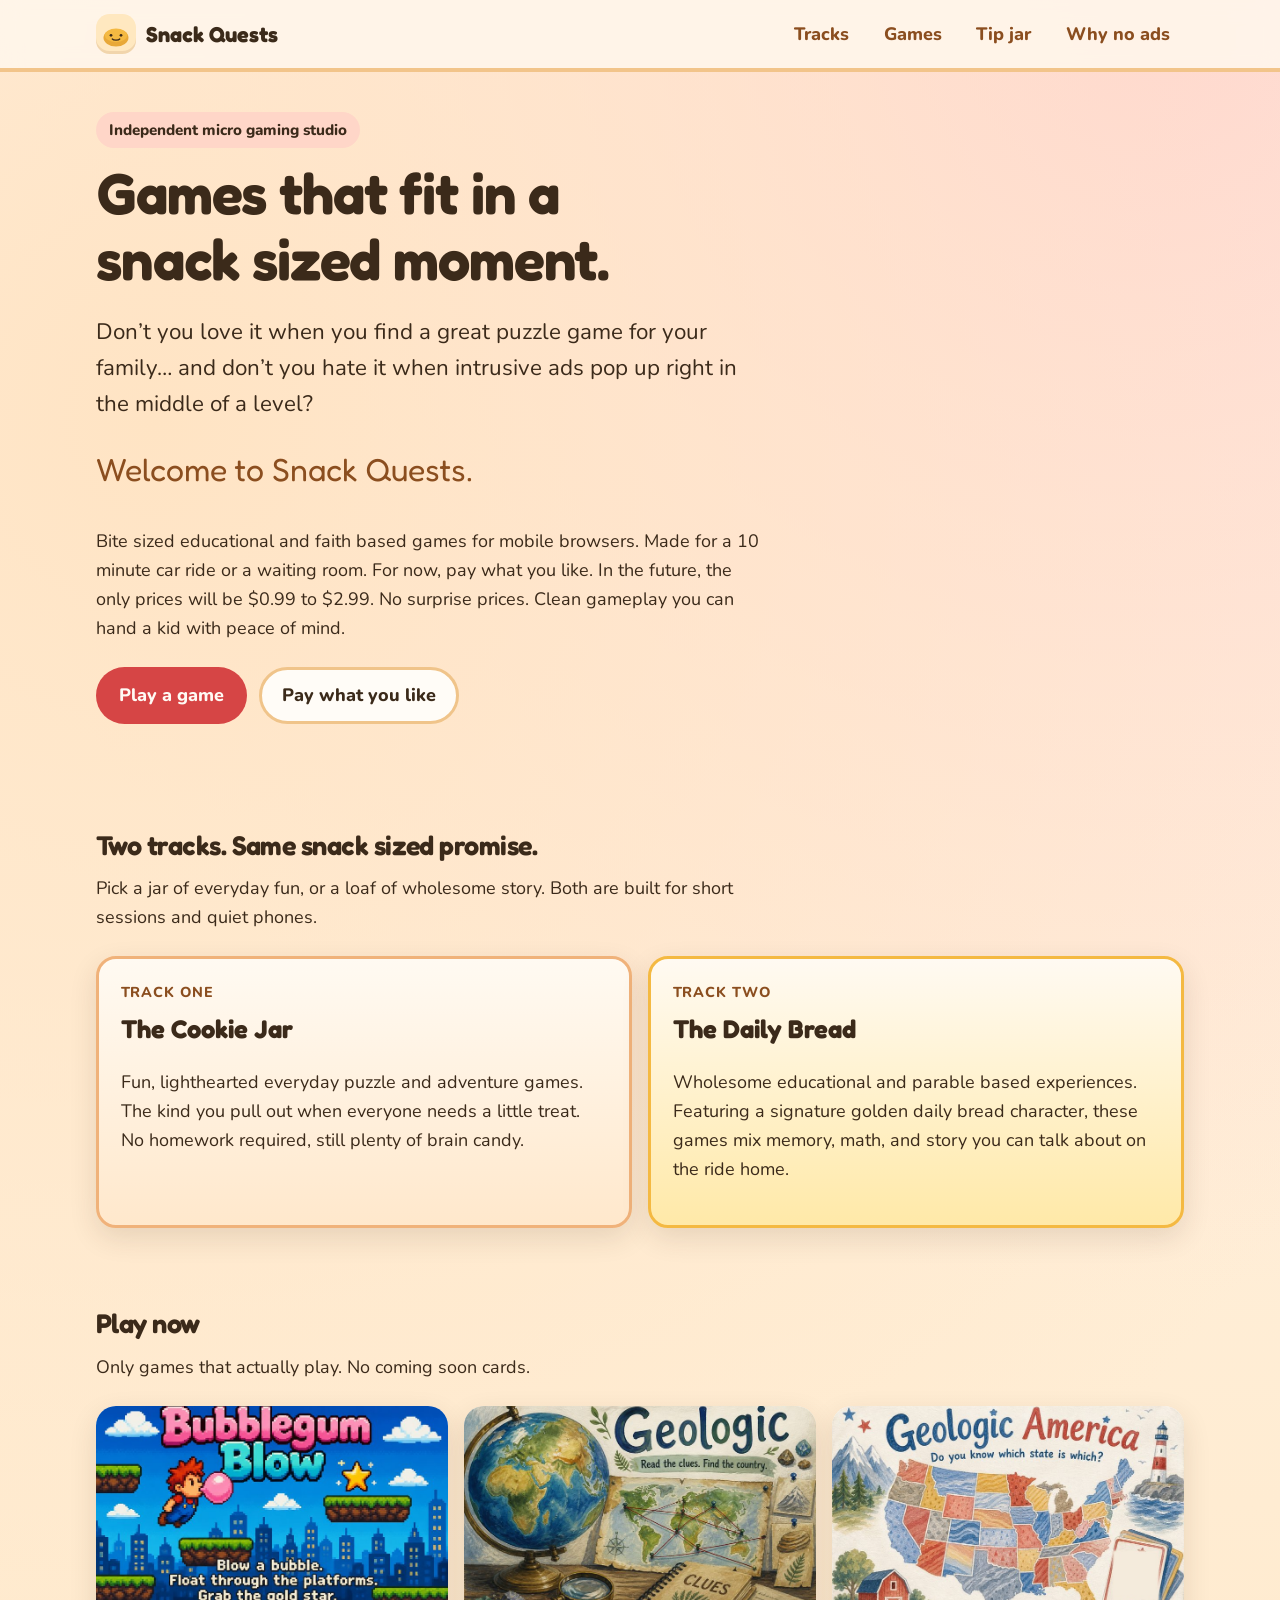
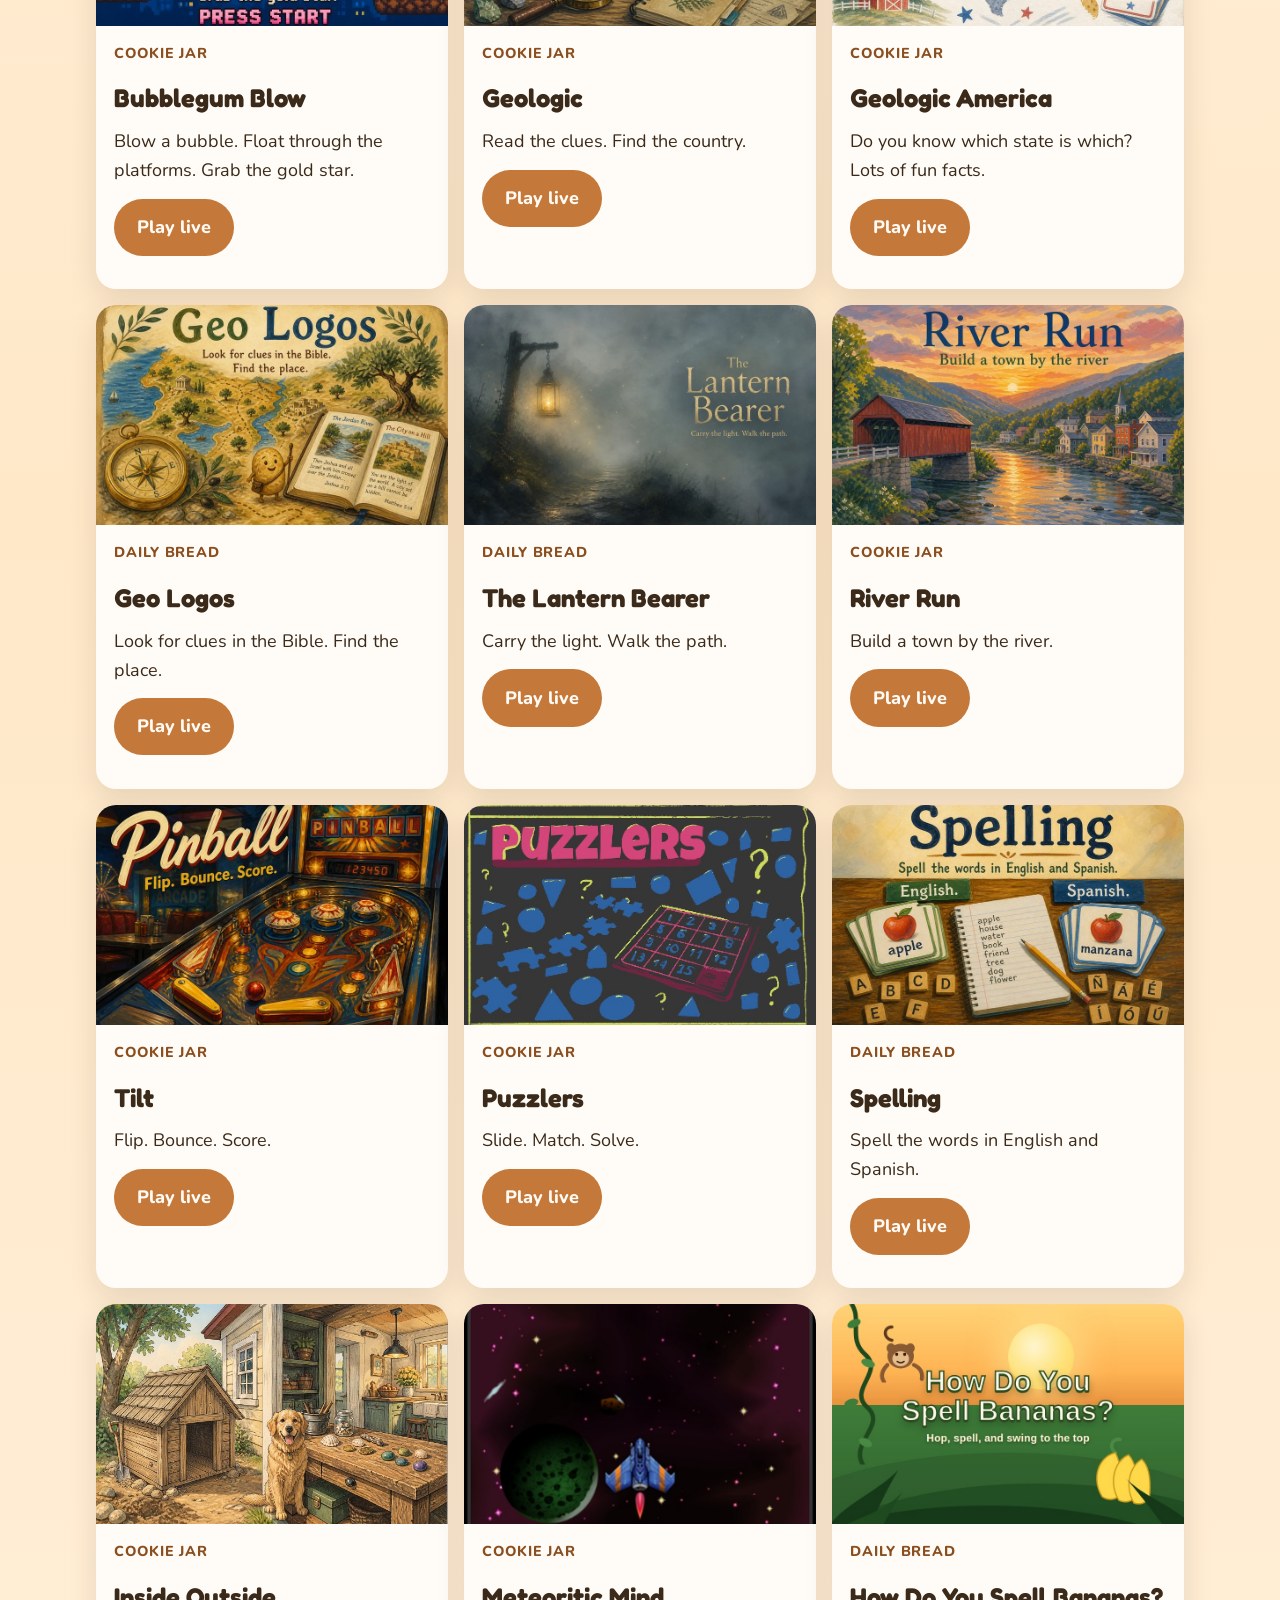
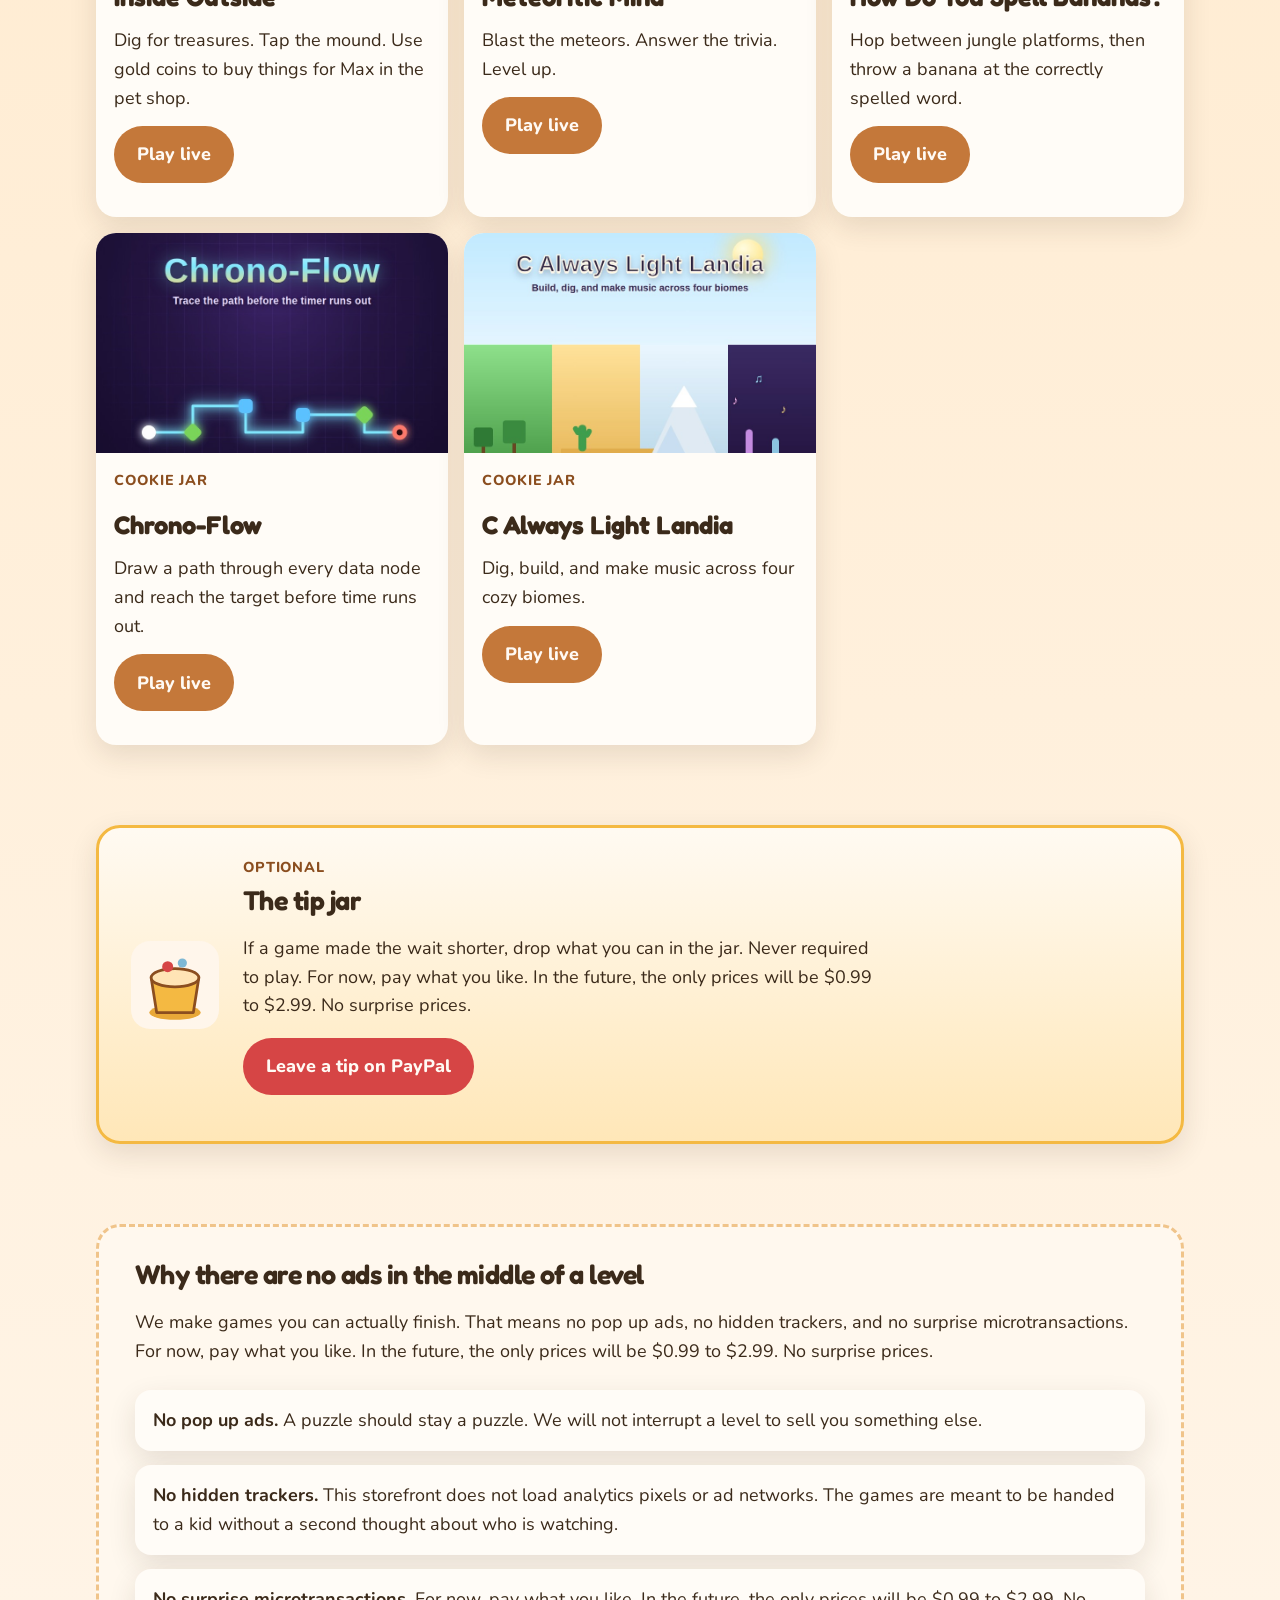
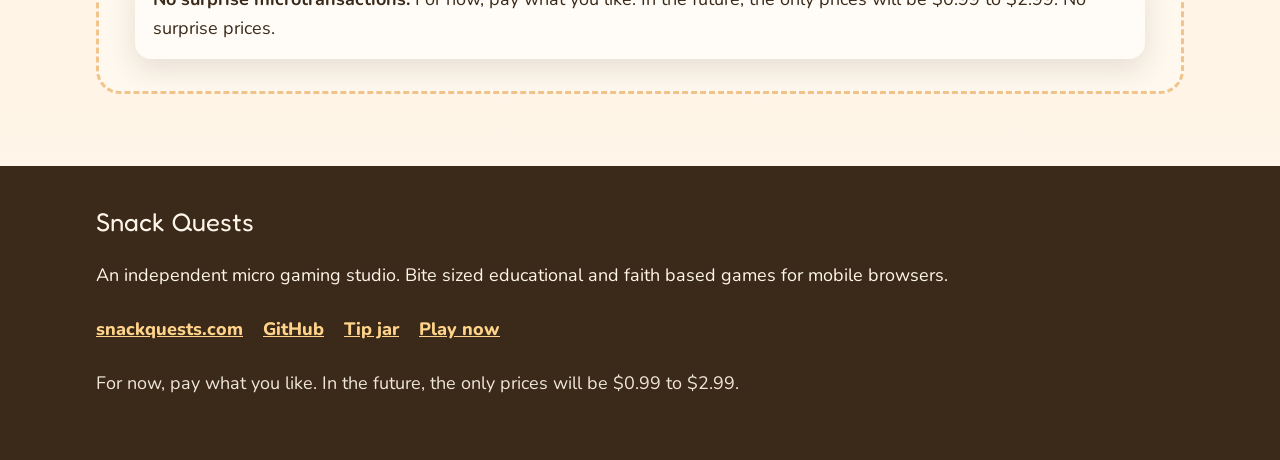
==== commit 4041d1fc: "Add three new games: How Do You Spell Bananas?, Chrono-Flow, Clandia Ports each game into games/ as " ====
--- a/index.html
+++ b/index.html
@@ -98,7 +98,7 @@
                 <p class="game-track">Cookie Jar</p>
                 <h3>Bubblegum Blow</h3>
                 <p>Blow a bubble. Float through the platforms. Grab the gold star.</p>
-                <p><a class="btn btn-small" href="https://chearst444.github.io/Bubblegumblow/">Play live</a></p>
+                <p><a class="btn btn-small" href="/games/bubblegum-blow/">Play live</a></p>
               </div>
             </article>
           </li>
@@ -111,7 +111,7 @@
                 <p class="game-track">Cookie Jar</p>
                 <h3>Geologic</h3>
                 <p>Read the clues. Find the country.</p>
-                <p><a class="btn btn-small" href="https://chearst444.github.io/geologic/">Play live</a></p>
+                <p><a class="btn btn-small" href="/games/geologic/">Play live</a></p>
               </div>
             </article>
           </li>
@@ -124,7 +124,7 @@
                 <p class="game-track">Cookie Jar</p>
                 <h3>Geologic America</h3>
                 <p>Do you know which state is which? Lots of fun facts.</p>
-                <p><a class="btn btn-small" href="https://chearst444.github.io/geologic/american-edition/">Play live</a></p>
+                <p><a class="btn btn-small" href="/games/geologic/america/">Play live</a></p>
               </div>
             </article>
           </li>
@@ -137,7 +137,7 @@
                 <p class="game-track">Daily Bread</p>
                 <h3>Geo Logos</h3>
                 <p>Look for clues in the Bible. Find the place.</p>
-                <p><a class="btn btn-small" href="https://chearst444.github.io/geologic/geologos/">Play live</a></p>
+                <p><a class="btn btn-small" href="/games/geologic/logos/">Play live</a></p>
               </div>
             </article>
           </li>
@@ -150,7 +150,7 @@
                 <p class="game-track">Daily Bread</p>
                 <h3>The Lantern Bearer</h3>
                 <p>Carry the light. Walk the path.</p>
-                <p><a class="btn btn-small" href="https://chearst444.github.io/thelanternbearer/">Play live</a></p>
+                <p><a class="btn btn-small" href="/games/lantern-bearer/">Play live</a></p>
               </div>
             </article>
           </li>
@@ -163,7 +163,7 @@
                 <p class="game-track">Cookie Jar</p>
                 <h3>River Run</h3>
                 <p>Build a town by the river.</p>
-                <p><a class="btn btn-small" href="https://chearst444.github.io/River-Run/">Play live</a></p>
+                <p><a class="btn btn-small" href="/games/river-run/">Play live</a></p>
               </div>
             </article>
           </li>
@@ -176,7 +176,7 @@
                 <p class="game-track">Cookie Jar</p>
                 <h3>Tilt</h3>
                 <p>Flip. Bounce. Score.</p>
-                <p><a class="btn btn-small" href="https://chearst444.github.io/Pinball/">Play live</a></p>
+                <p><a class="btn btn-small" href="/games/tilt/">Play live</a></p>
               </div>
             </article>
           </li>
@@ -189,7 +189,7 @@
                 <p class="game-track">Cookie Jar</p>
                 <h3>Puzzlers</h3>
                 <p>Slide. Match. Solve.</p>
-                <p><a class="btn btn-small" href="https://chearst444.github.io/Puzzlers/">Play live</a></p>
+                <p><a class="btn btn-small" href="/games/puzzlers/">Play live</a></p>
               </div>
             </article>
           </li>
@@ -202,7 +202,7 @@
                 <p class="game-track">Daily Bread</p>
                 <h3>Spelling</h3>
                 <p>Spell the words in English and Spanish.</p>
-                <p><a class="btn btn-small" href="https://chearst444.github.io/Spelling/">Play live</a></p>
+                <p><a class="btn btn-small" href="/games/spelling/">Play live</a></p>
               </div>
             </article>
           </li>
@@ -215,7 +215,7 @@
                 <p class="game-track">Cookie Jar</p>
                 <h3>Inside Outside</h3>
                 <p>Dig for treasures. Tap the mound. Use gold coins to buy things for Max in the pet shop.</p>
-                <p><a class="btn btn-small" href="https://chearst444.github.io/inside_outside/">Play live</a></p>
+                <p><a class="btn btn-small" href="/games/inside-outside/">Play live</a></p>
               </div>
             </article>
           </li>
@@ -228,7 +228,46 @@
                 <p class="game-track">Cookie Jar</p>
                 <h3>Meteoritic Mind</h3>
                 <p>Blast the meteors. Answer the trivia. Level up.</p>
-                <p><a class="btn btn-small" href="https://chearst444.github.io/Space_fight/">Play live</a></p>
+                <p><a class="btn btn-small" href="/games/meteoritic-mind/">Play live</a></p>
+              </div>
+            </article>
+          </li>
+          <li class="game-card">
+            <article>
+              <div class="game-art" aria-hidden="true">
+                <img src="./openings/opening-bananas.jpg" alt="">
+              </div>
+              <div class="game-meta">
+                <p class="game-track">Daily Bread</p>
+                <h3>How Do You Spell Bananas?</h3>
+                <p>Hop between jungle platforms, then throw a banana at the correctly spelled word.</p>
+                <p><a class="btn btn-small" href="/games/how-do-you-spell-bananas/">Play live</a></p>
+              </div>
+            </article>
+          </li>
+          <li class="game-card">
+            <article>
+              <div class="game-art" aria-hidden="true">
+                <img src="./openings/opening-chronoflow.jpg" alt="">
+              </div>
+              <div class="game-meta">
+                <p class="game-track">Cookie Jar</p>
+                <h3>Chrono-Flow</h3>
+                <p>Draw a path through every data node and reach the target before time runs out.</p>
+                <p><a class="btn btn-small" href="/games/chrono-flow/">Play live</a></p>
+              </div>
+            </article>
+          </li>
+          <li class="game-card">
+            <article>
+              <div class="game-art" aria-hidden="true">
+                <img src="./openings/opening-clandia.jpg" alt="">
+              </div>
+              <div class="game-meta">
+                <p class="game-track">Cookie Jar</p>
+                <h3>C Always Light Landia</h3>
+                <p>Dig, build, and make music across four cozy biomes.</p>
+                <p><a class="btn btn-small" href="/games/clandia/">Play live</a></p>
               </div>
             </article>
           </li>
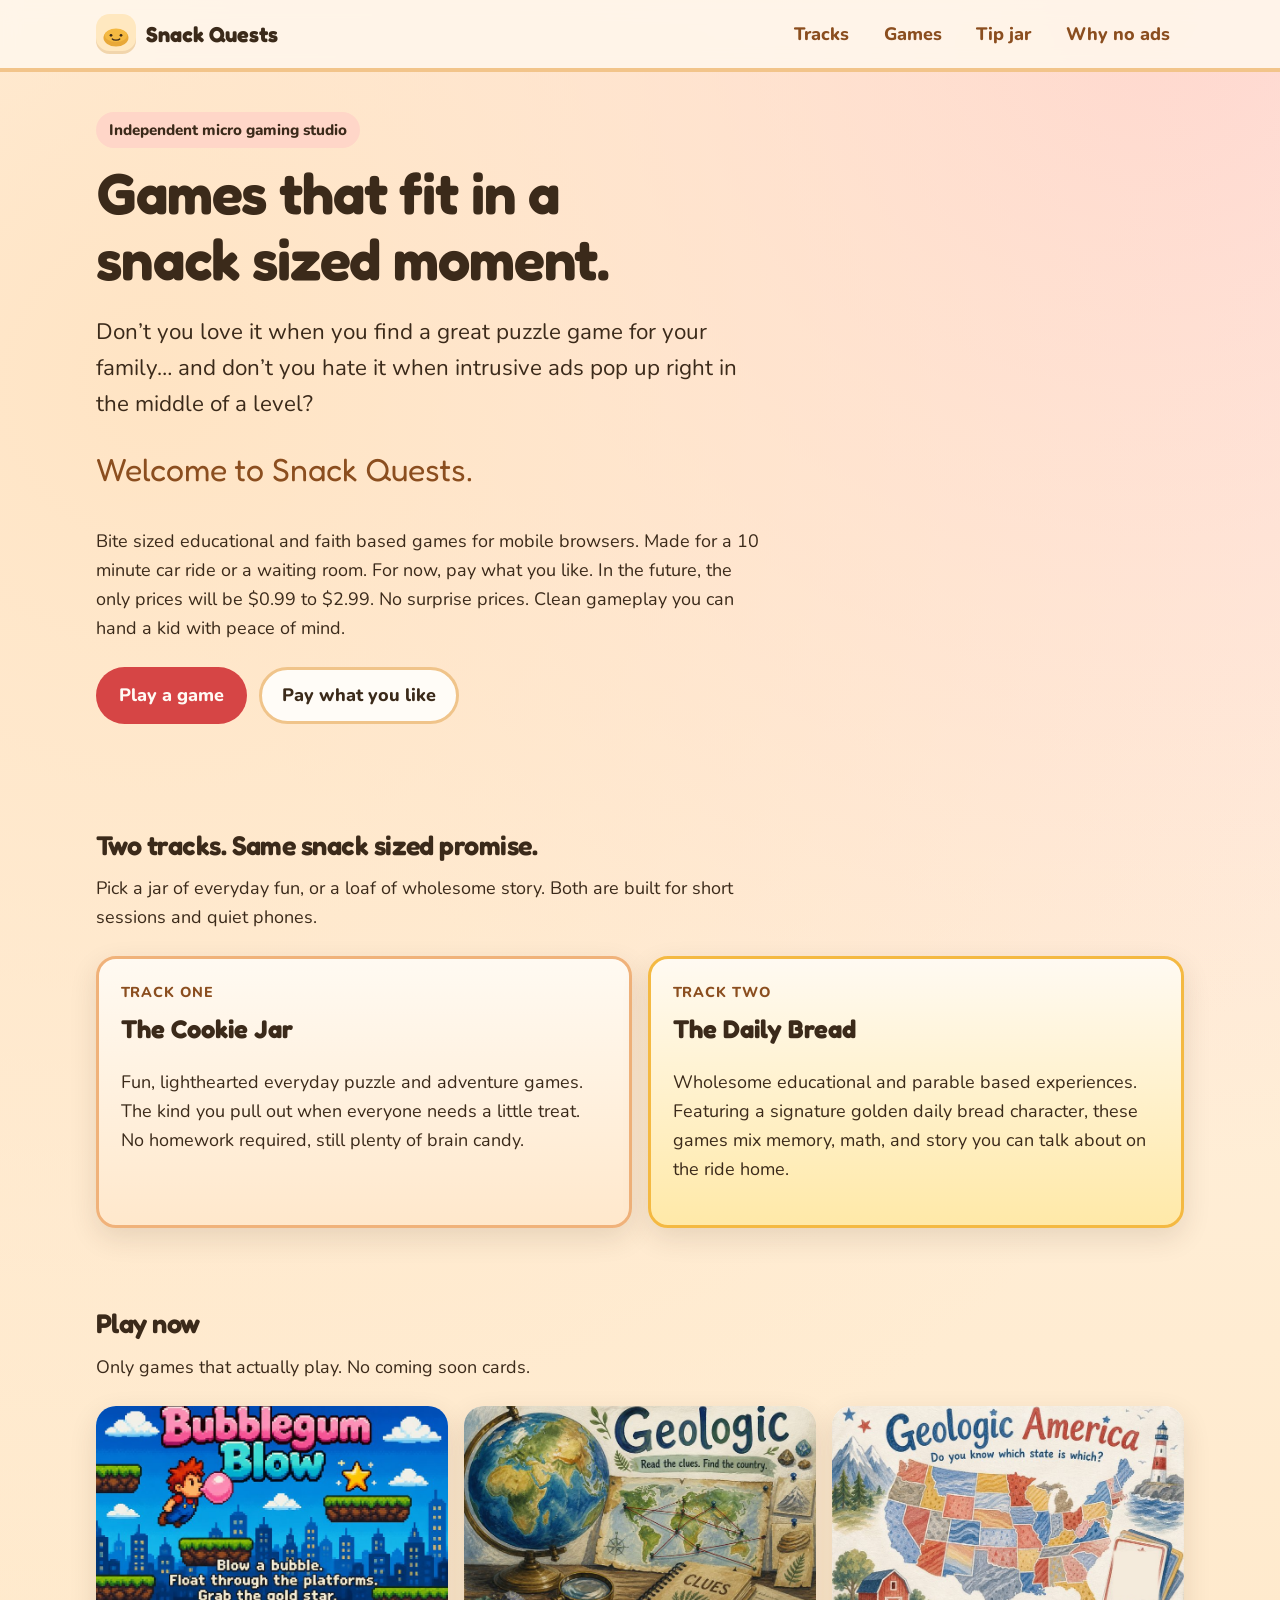
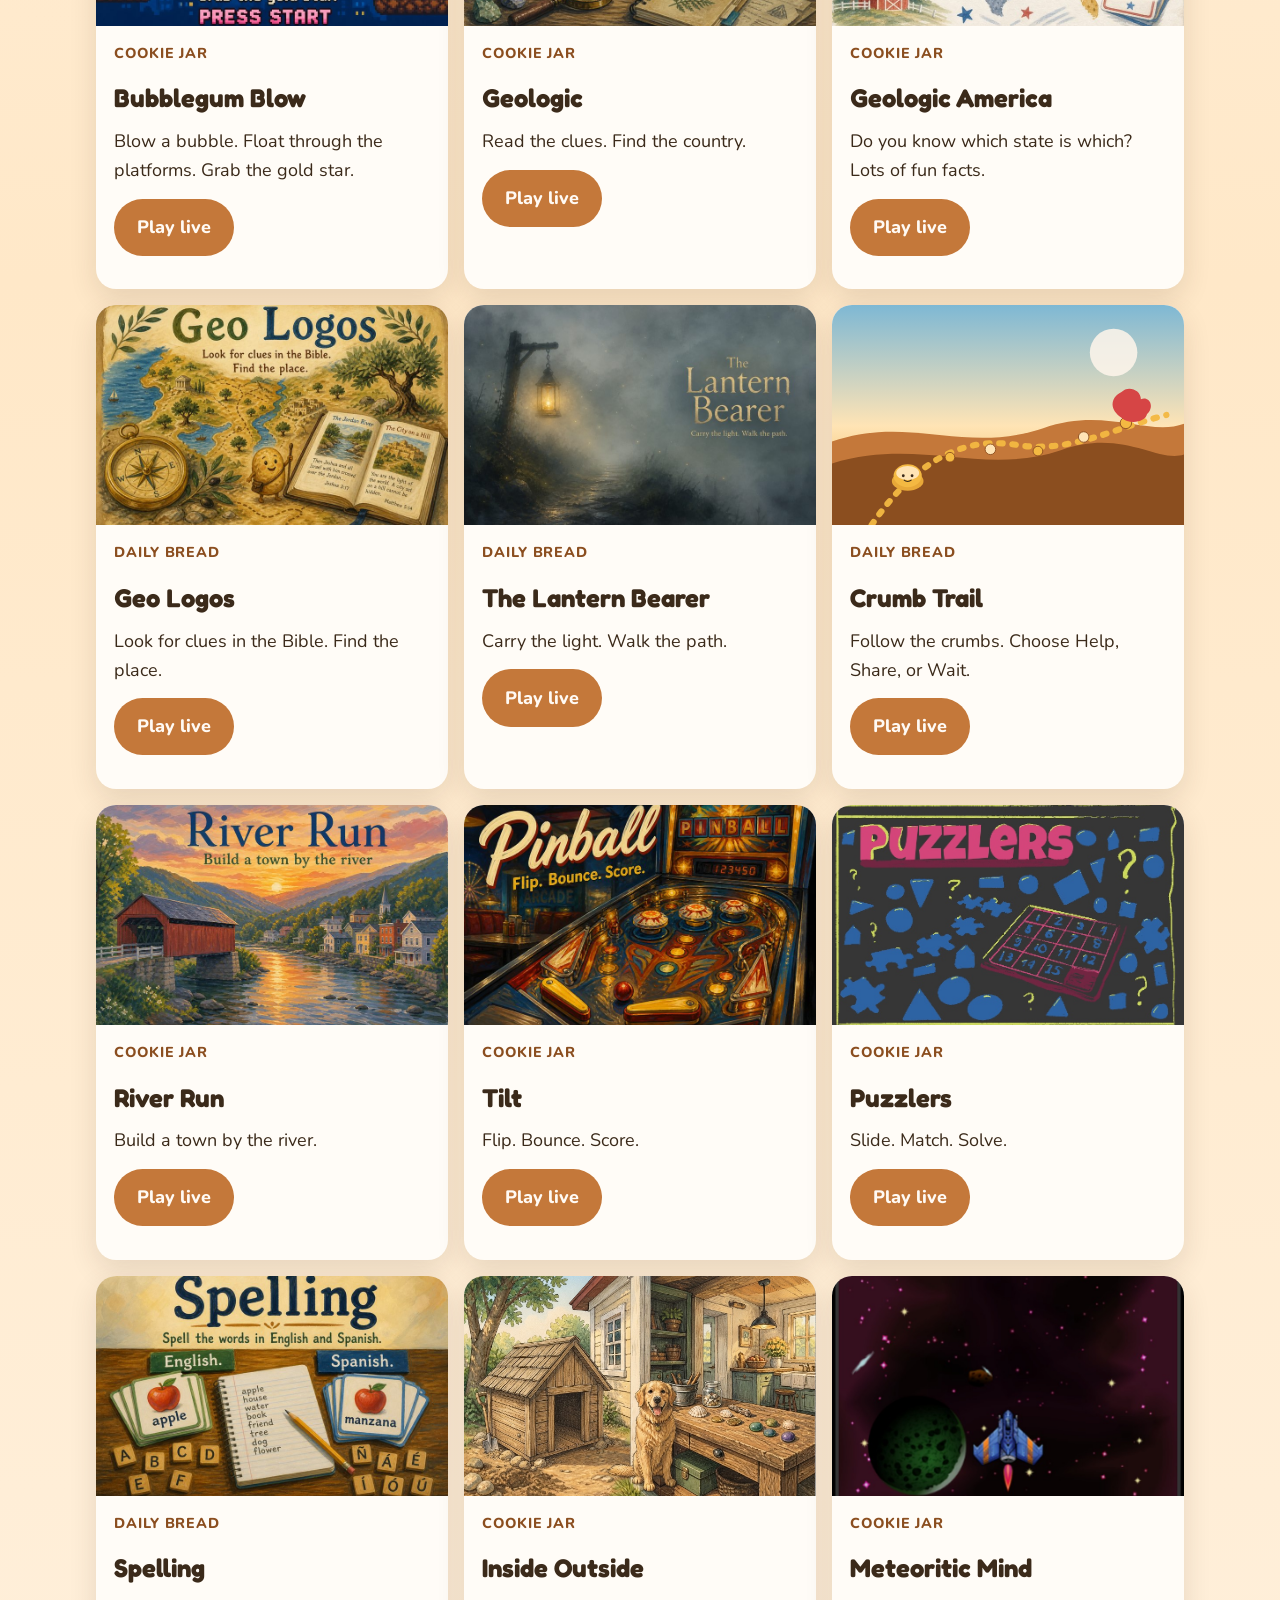
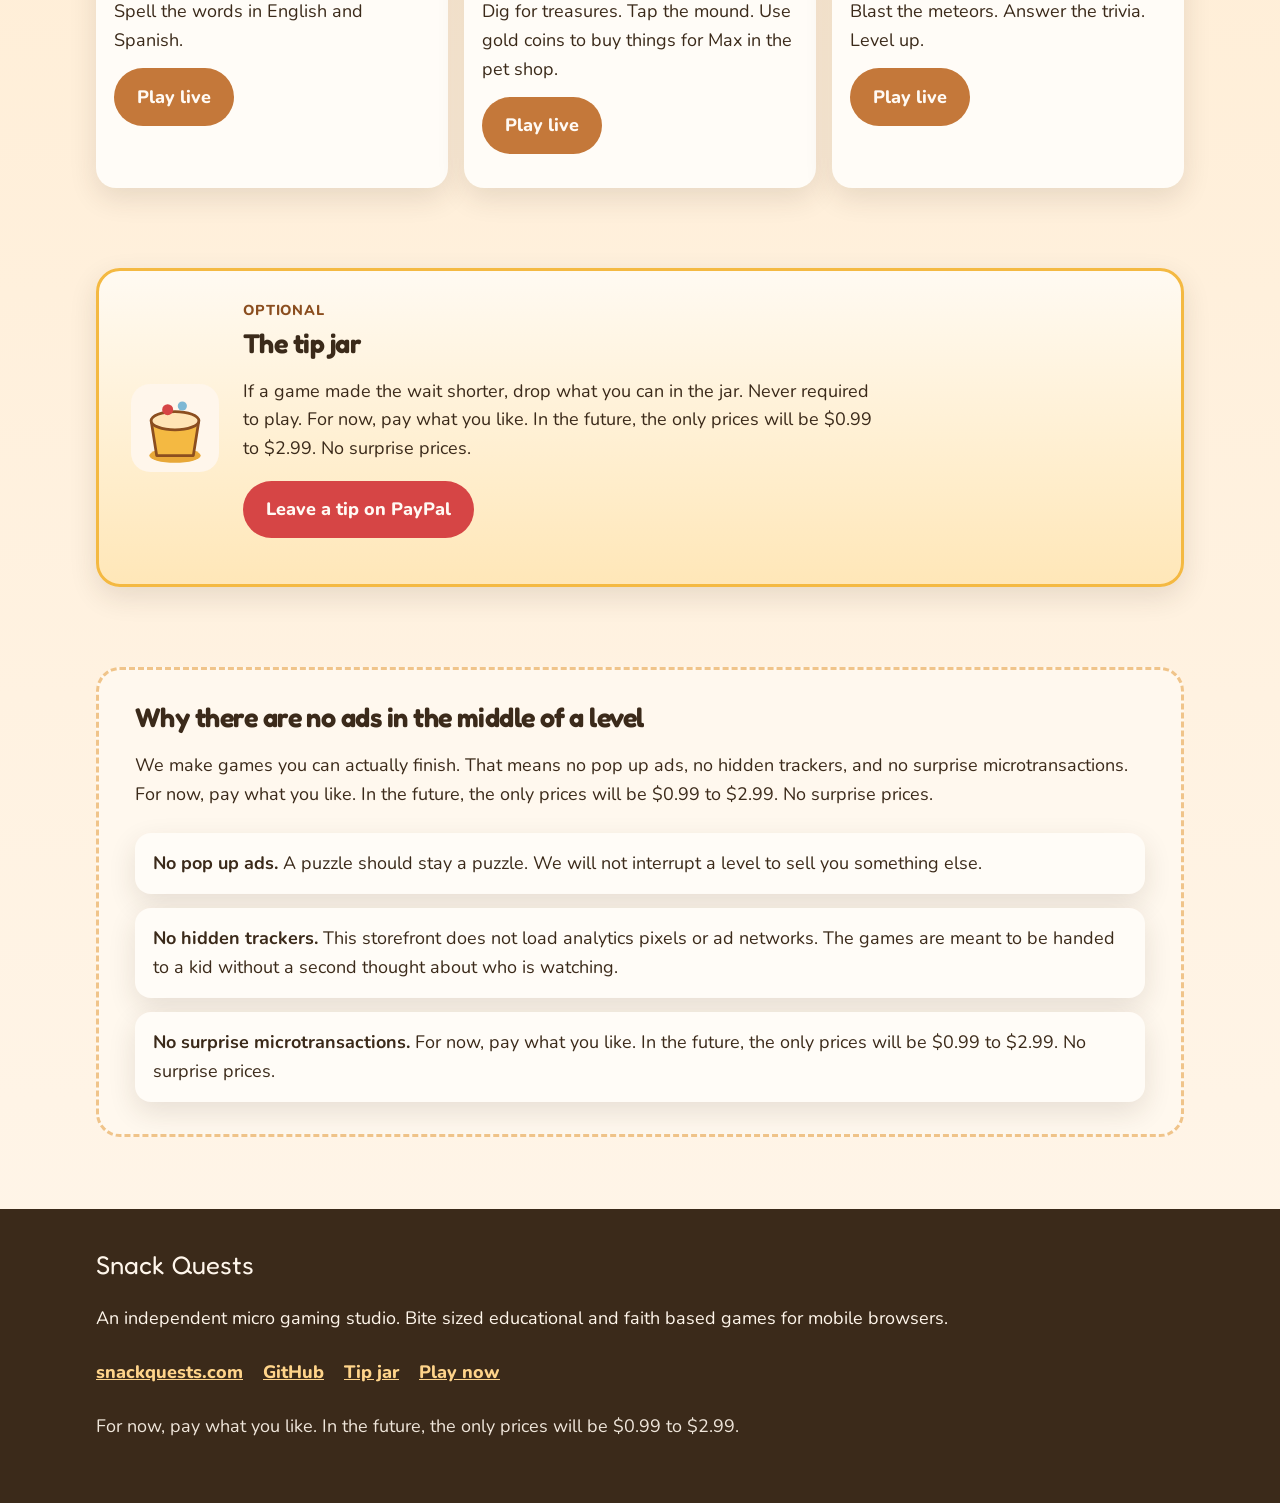
==== commit 07674482: "Add Crumb Trail Daily Bread prototype to the storefront Lean mobile-browser walk with a crumb path, " ====
--- a/index.html
+++ b/index.html
@@ -157,6 +157,19 @@
           <li class="game-card">
             <article>
               <div class="game-art" aria-hidden="true">
+                <img src="./openings/opening-crumb-trail.svg" alt="">
+              </div>
+              <div class="game-meta">
+                <p class="game-track">Daily Bread</p>
+                <h3>Crumb Trail</h3>
+                <p>Follow the crumbs. Choose Help, Share, or Wait.</p>
+                <p><a class="btn btn-small" href="/games/crumb-trail/">Play live</a></p>
+              </div>
+            </article>
+          </li>
+          <li class="game-card">
+            <article>
+              <div class="game-art" aria-hidden="true">
                 <img src="./openings/opening-riverrun.jpg" alt="">
               </div>
               <div class="game-meta">
@@ -229,45 +242,6 @@
                 <h3>Meteoritic Mind</h3>
                 <p>Blast the meteors. Answer the trivia. Level up.</p>
                 <p><a class="btn btn-small" href="/games/meteoritic-mind/">Play live</a></p>
-              </div>
-            </article>
-          </li>
-          <li class="game-card">
-            <article>
-              <div class="game-art" aria-hidden="true">
-                <img src="./openings/opening-bananas.jpg" alt="">
-              </div>
-              <div class="game-meta">
-                <p class="game-track">Daily Bread</p>
-                <h3>How Do You Spell Bananas?</h3>
-                <p>Hop between jungle platforms, then throw a banana at the correctly spelled word.</p>
-                <p><a class="btn btn-small" href="/games/how-do-you-spell-bananas/">Play live</a></p>
-              </div>
-            </article>
-          </li>
-          <li class="game-card">
-            <article>
-              <div class="game-art" aria-hidden="true">
-                <img src="./openings/opening-chronoflow.jpg" alt="">
-              </div>
-              <div class="game-meta">
-                <p class="game-track">Cookie Jar</p>
-                <h3>Chrono-Flow</h3>
-                <p>Draw a path through every data node and reach the target before time runs out.</p>
-                <p><a class="btn btn-small" href="/games/chrono-flow/">Play live</a></p>
-              </div>
-            </article>
-          </li>
-          <li class="game-card">
-            <article>
-              <div class="game-art" aria-hidden="true">
-                <img src="./openings/opening-clandia.jpg" alt="">
-              </div>
-              <div class="game-meta">
-                <p class="game-track">Cookie Jar</p>
-                <h3>C Always Light Landia</h3>
-                <p>Dig, build, and make music across four cozy biomes.</p>
-                <p><a class="btn btn-small" href="/games/clandia/">Play live</a></p>
               </div>
             </article>
           </li>
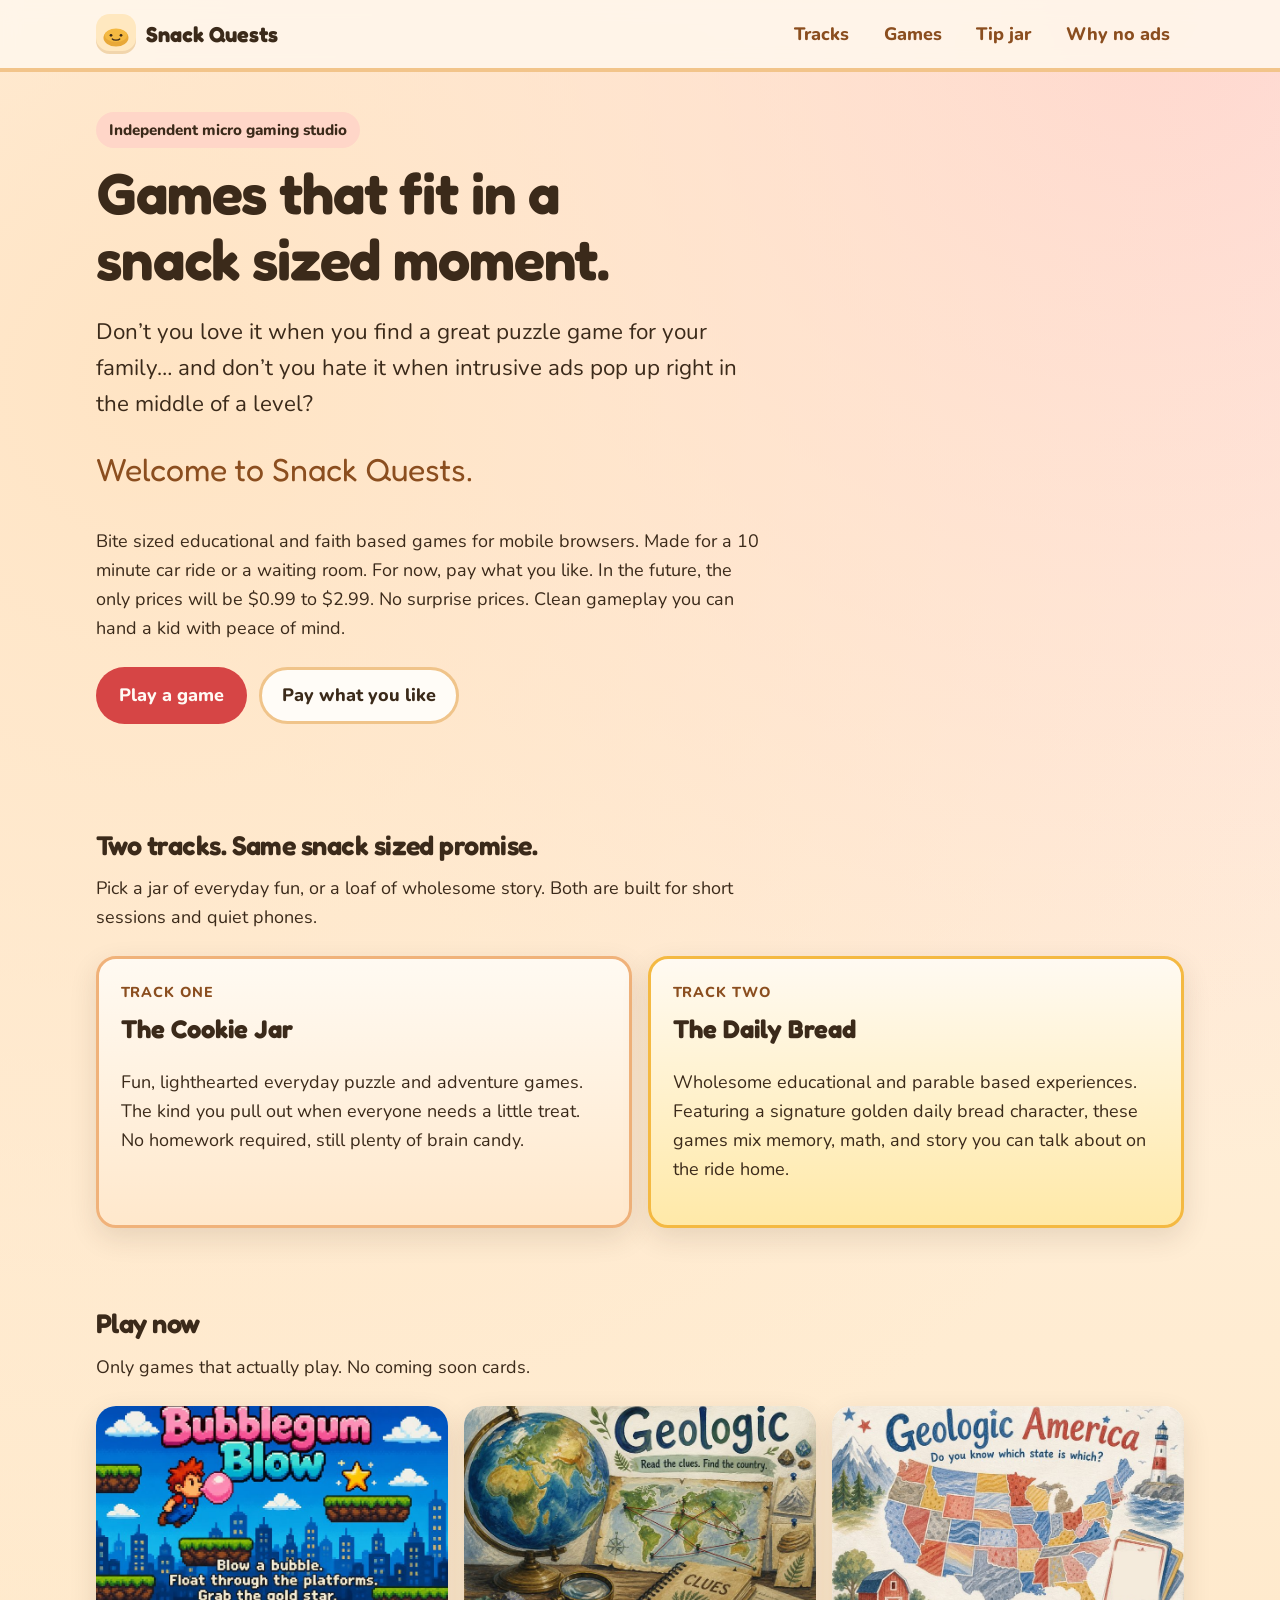
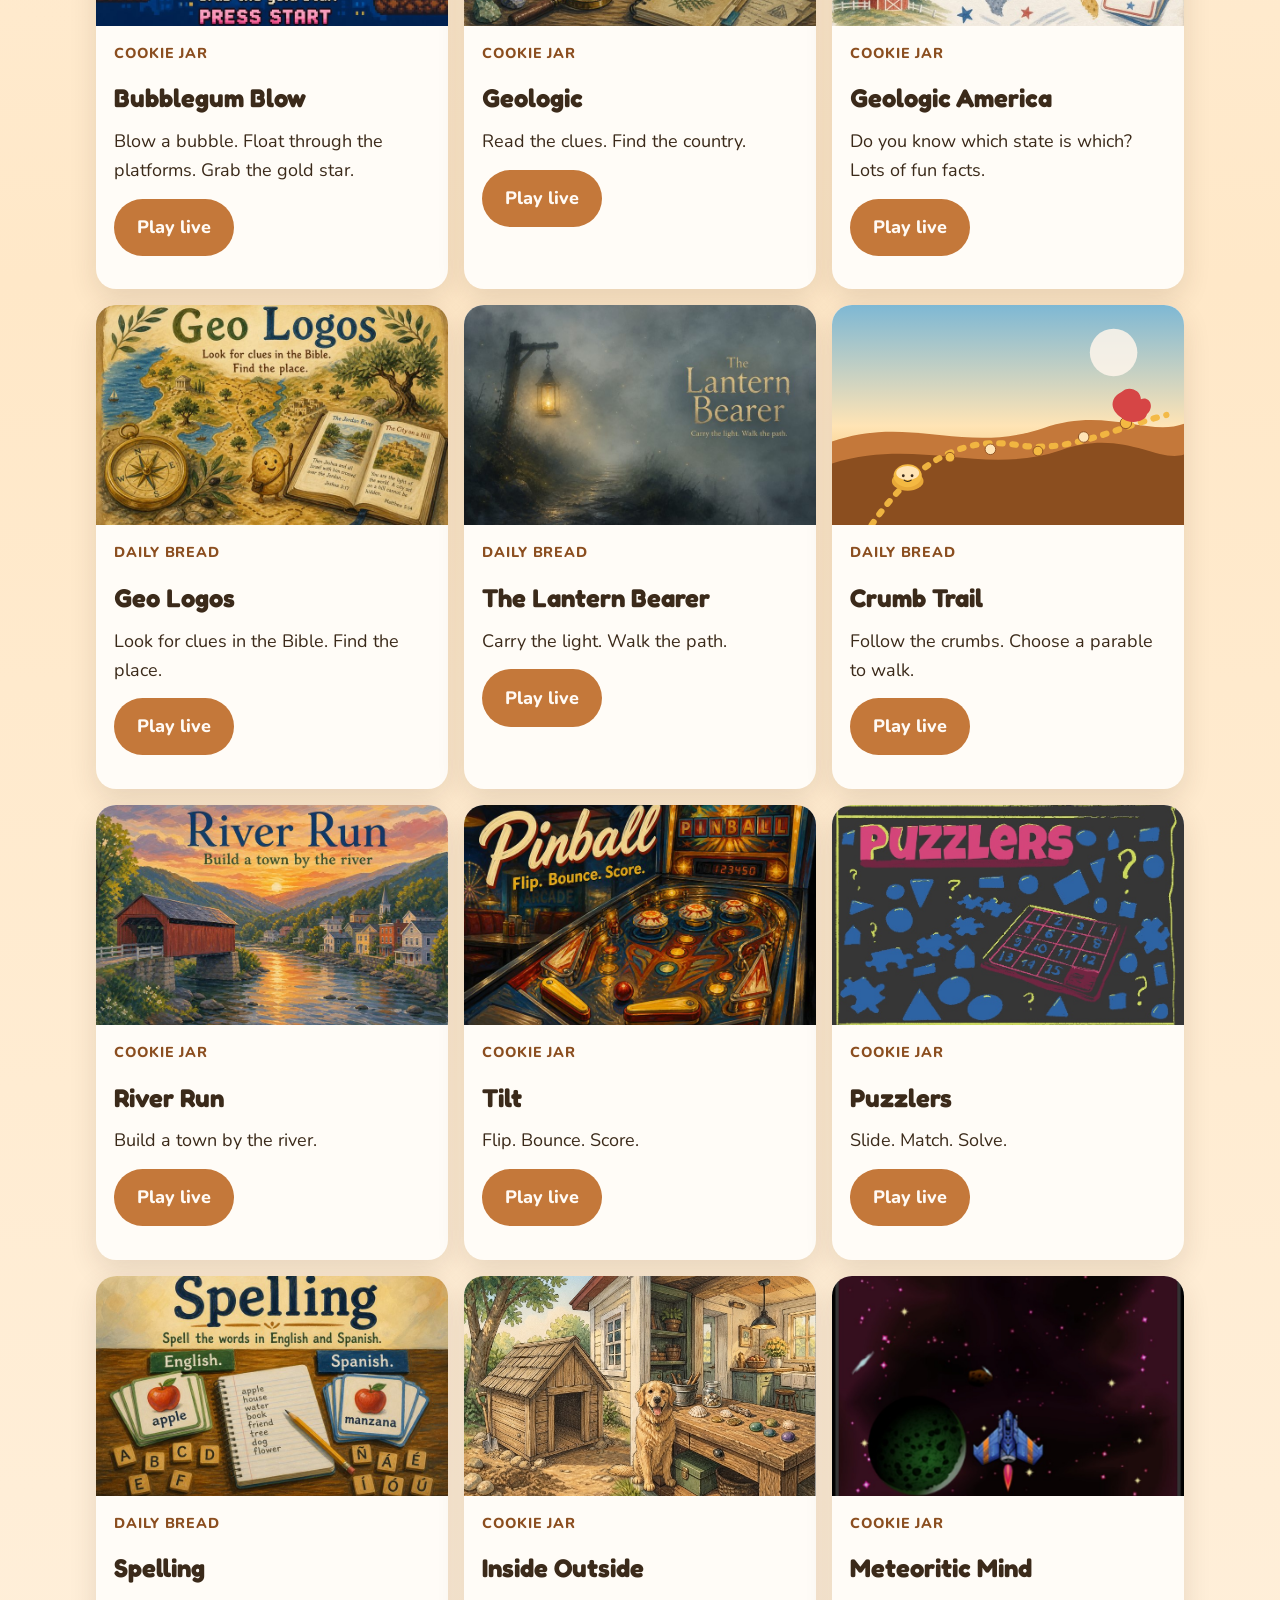
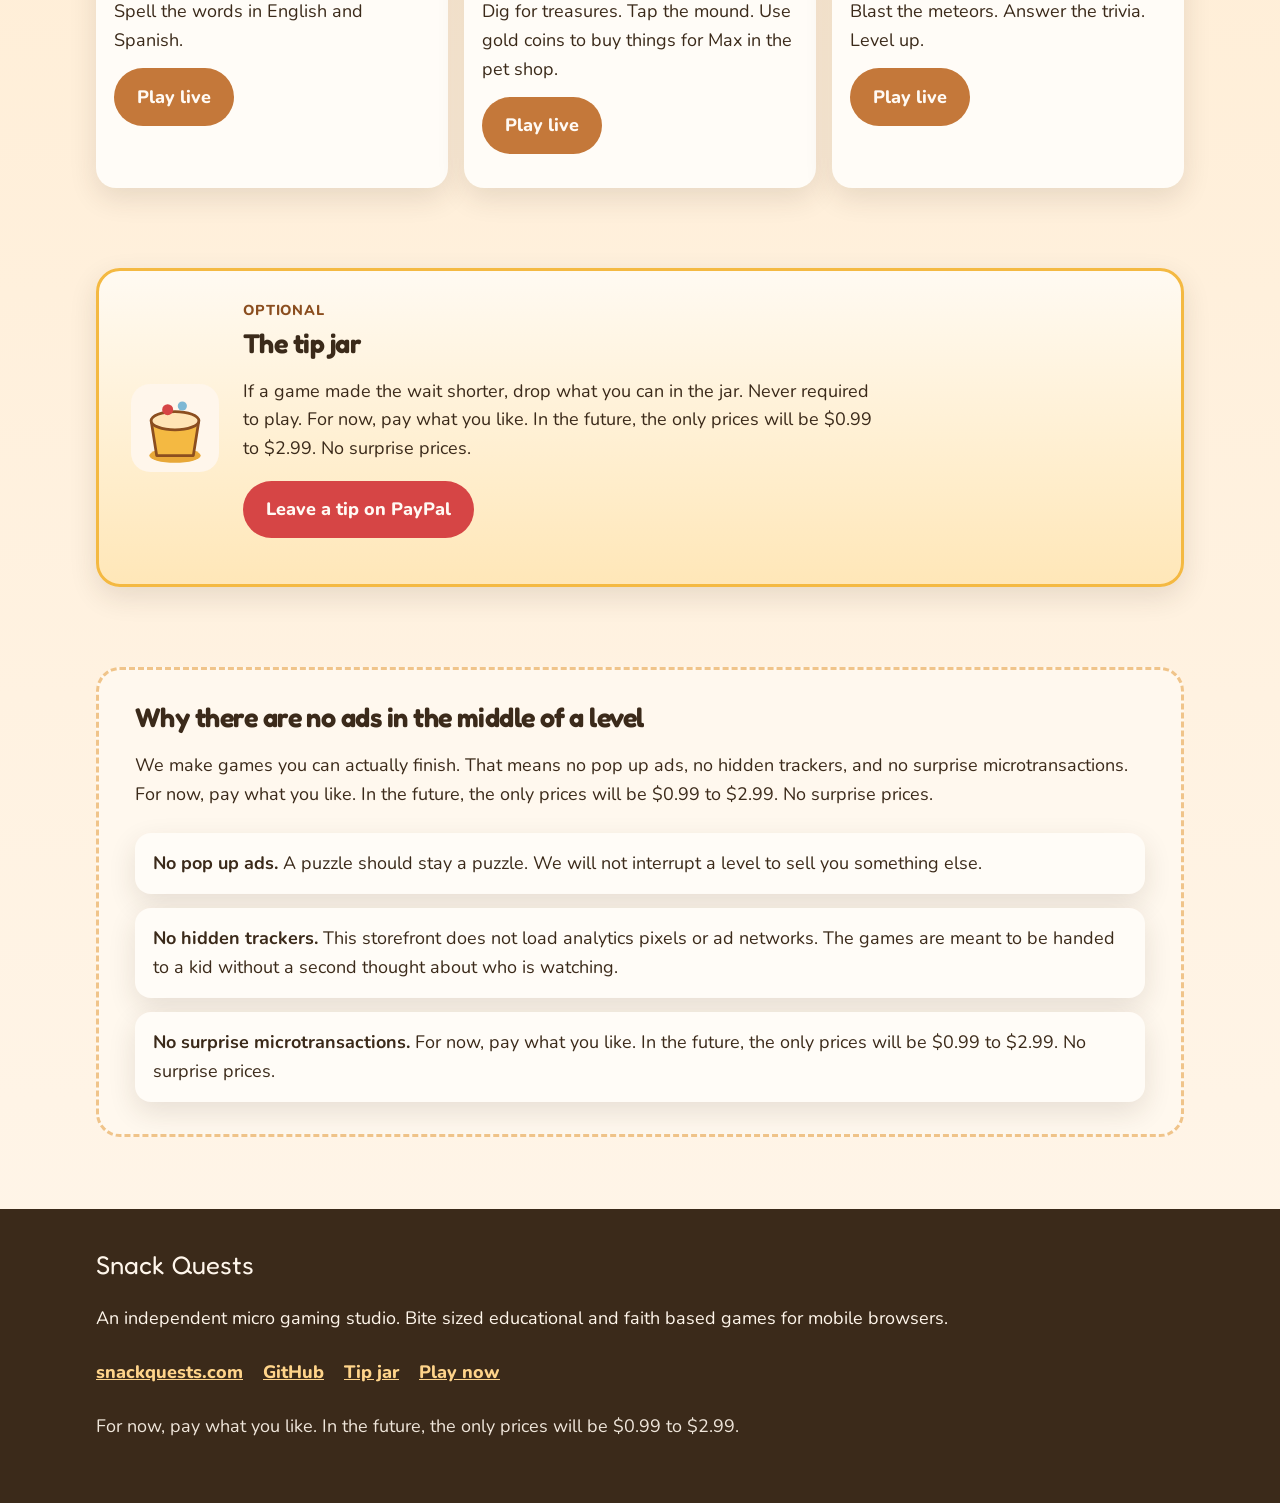
==== commit e0843f13: "Crumb Trail: ground decoys, clarify toast wording, update stale copy - Moved every path stage's deco" ====
--- a/index.html
+++ b/index.html
@@ -162,7 +162,7 @@
               <div class="game-meta">
                 <p class="game-track">Daily Bread</p>
                 <h3>Crumb Trail</h3>
-                <p>Follow the crumbs. Choose Help, Share, or Wait.</p>
+                <p>Follow the crumbs. Choose a parable to walk.</p>
                 <p><a class="btn btn-small" href="/games/crumb-trail/">Play live</a></p>
               </div>
             </article>
